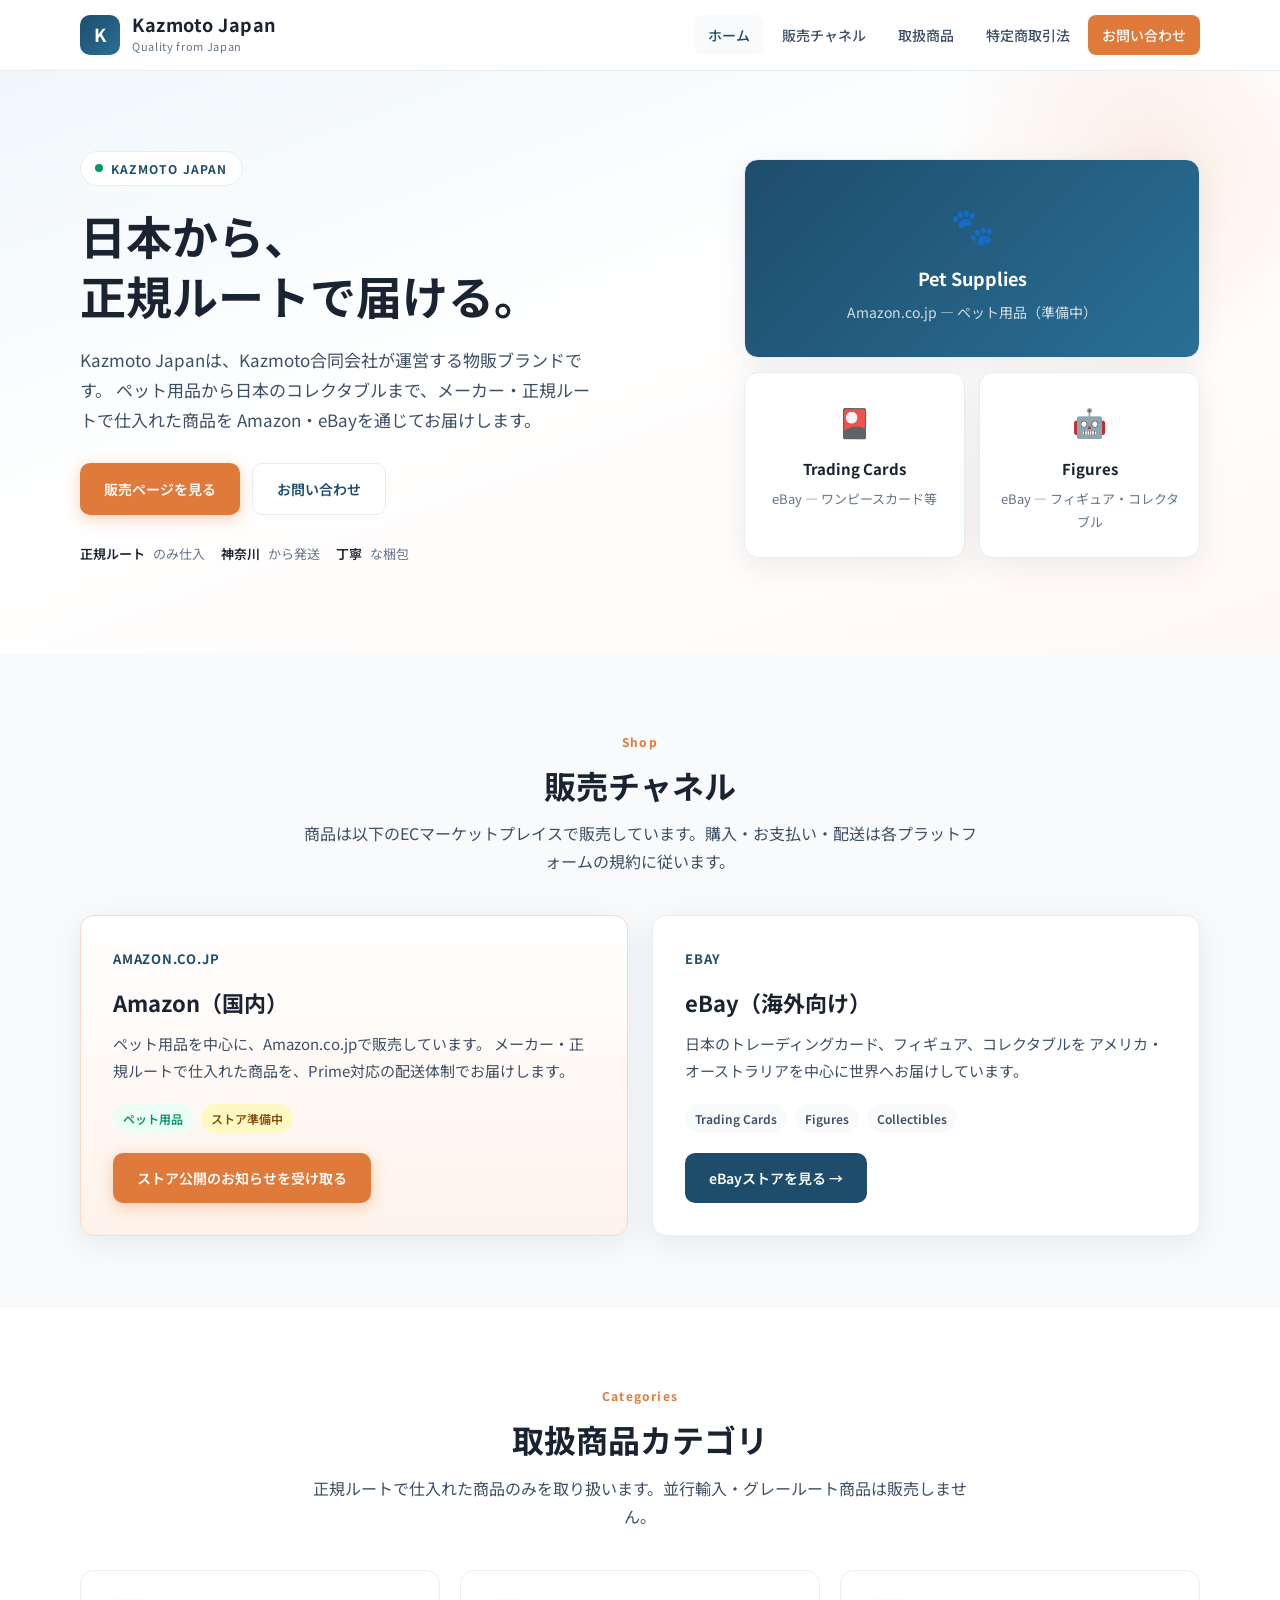
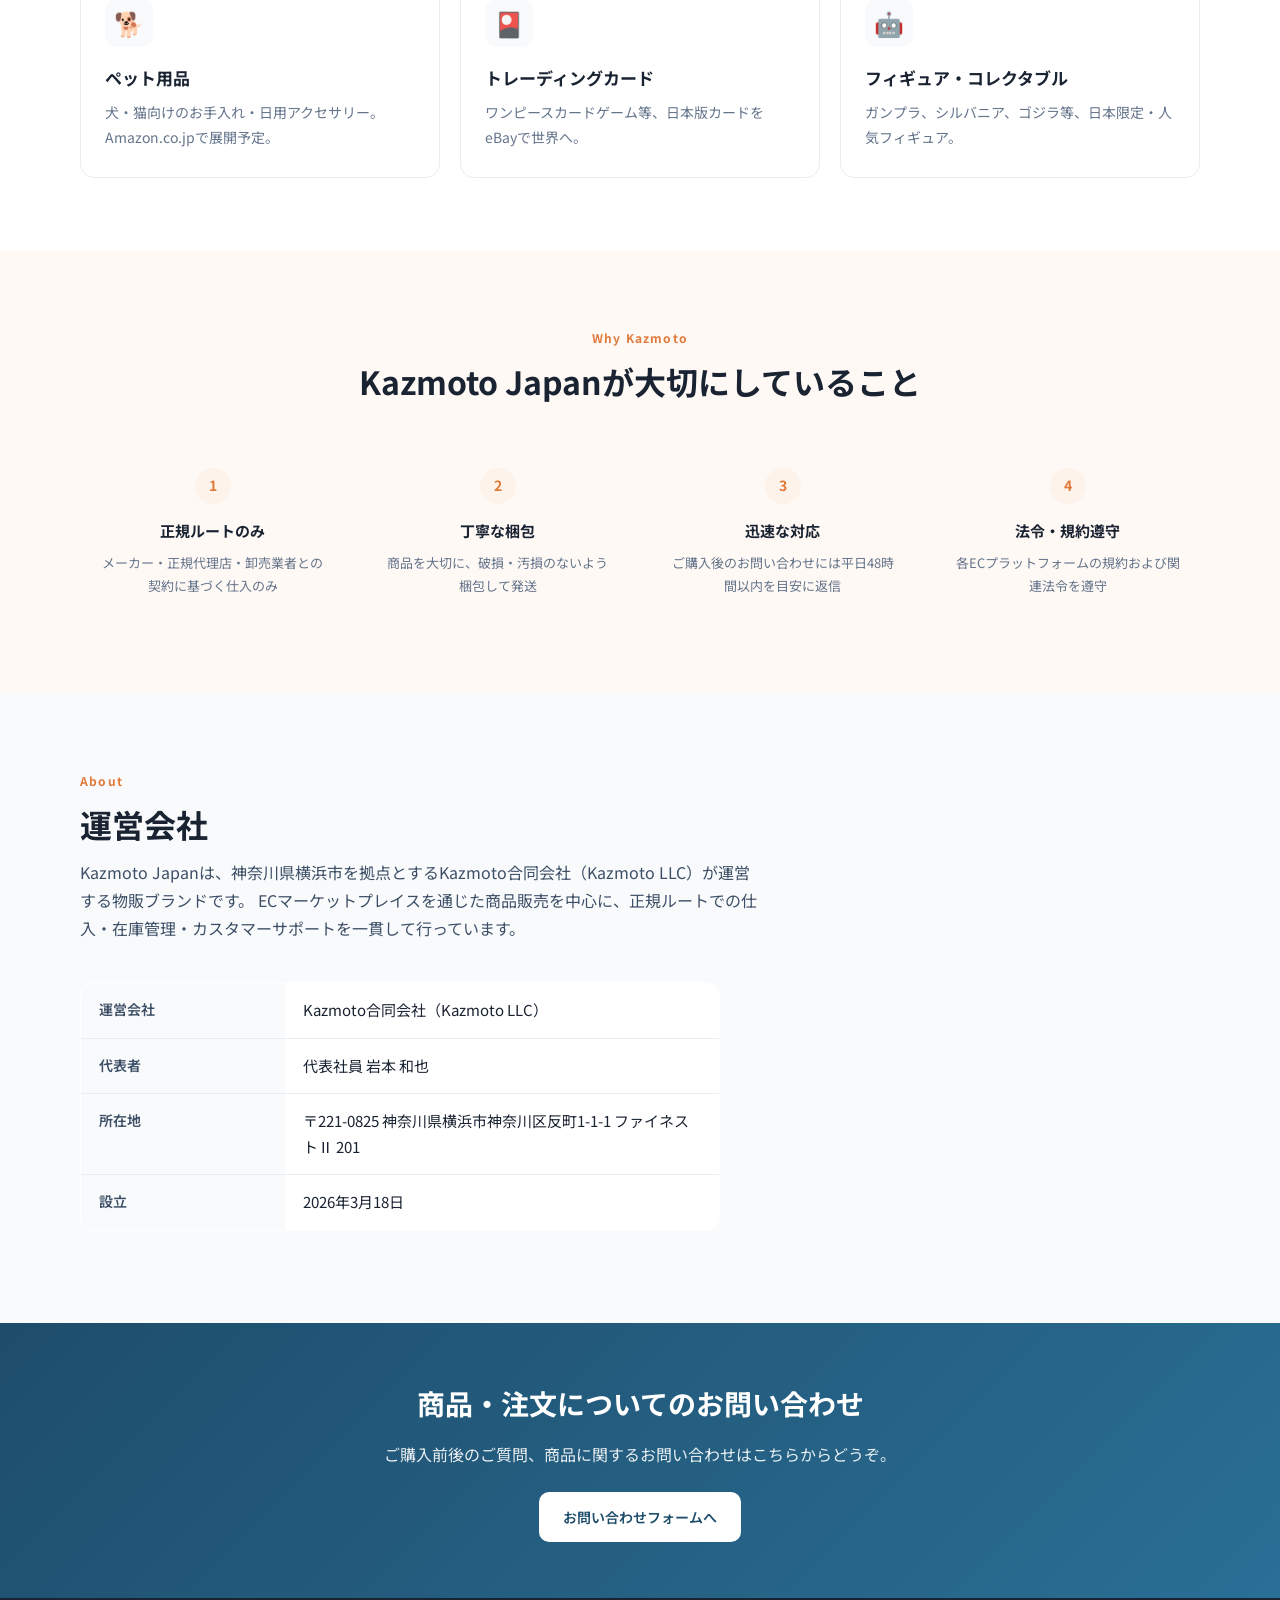
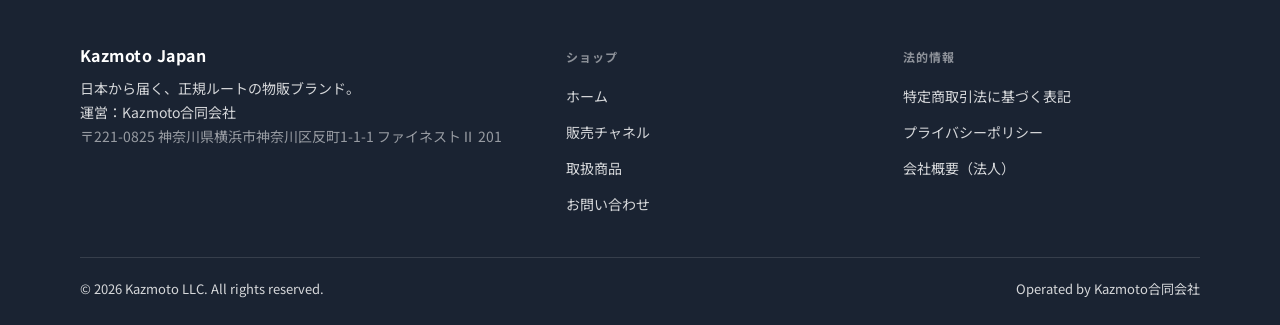
==== index.html @ ce6256e7 "Publish Kazmoto Japan shop site with corporate pages. Co-authored-by: Cursor <cursoragent@cursor.com" ====
<!DOCTYPE html>
<html lang="ja">
<head>
  <meta charset="UTF-8">
  <meta name="viewport" content="width=device-width, initial-scale=1.0">
  <meta name="description" content="Kazmoto Japan — 日本から届く、正規ルートのペット用品・コレクタブル。Amazon.co.jp・eBayで販売中。">
  <title>Kazmoto Japan | 日本から届く、正規ルートの物販</title>
  <link rel="preconnect" href="https://fonts.googleapis.com">
  <link rel="preconnect" href="https://fonts.gstatic.com" crossorigin>
  <link href="https://fonts.googleapis.com/css2?family=Noto+Sans+JP:wght@400;500;600;700&display=swap" rel="stylesheet">
  <link rel="stylesheet" href="css/shop.css">
</head>
<body>
  <header class="site-header">
    <div class="container header-inner">
      <a href="index.html" class="logo">
        <span class="logo-icon">K</span>
        <span class="logo-text">
          <span class="logo-mark">Kazmoto Japan</span>
          <span class="logo-sub">Quality from Japan</span>
        </span>
      </a>
      <button class="menu-toggle" type="button" aria-label="メニュー">メニュー</button>
      <nav class="site-nav">
        <a href="index.html" class="active">ホーム</a>
        <a href="#channels">販売チャネル</a>
        <a href="#categories">取扱商品</a>
        <a href="legal.html">特定商取引法</a>
        <a href="contact.html" class="nav-cta">お問い合わせ</a>
      </nav>
    </div>
  </header>

  <section class="hero">
    <div class="container hero-grid">
      <div>
        <span class="hero-label">KAZMOTO JAPAN</span>
        <h1>日本から、<br>正規ルートで届ける。</h1>
        <p class="hero-lead">
          Kazmoto Japanは、Kazmoto合同会社が運営する物販ブランドです。
          ペット用品から日本のコレクタブルまで、メーカー・正規ルートで仕入れた商品を
          Amazon・eBayを通じてお届けします。
        </p>
        <div class="hero-actions">
          <a href="#channels" class="btn btn-primary">販売ページを見る</a>
          <a href="contact.html" class="btn btn-outline">お問い合わせ</a>
        </div>
        <div class="hero-badges">
          <span class="hero-badge"><strong>正規ルート</strong>のみ仕入</span>
          <span class="hero-badge"><strong>神奈川</strong>から発送</span>
          <span class="hero-badge"><strong>丁寧</strong>な梱包</span>
        </div>
      </div>
      <div class="hero-visual">
        <div class="visual-card">
          <div class="visual-icon">🐾</div>
          <h3>Pet Supplies</h3>
          <p>Amazon.co.jp — ペット用品（準備中）</p>
        </div>
        <div class="visual-card">
          <div class="visual-icon">🎴</div>
          <h3>Trading Cards</h3>
          <p>eBay — ワンピースカード等</p>
        </div>
        <div class="visual-card">
          <div class="visual-icon">🤖</div>
          <h3>Figures</h3>
          <p>eBay — フィギュア・コレクタブル</p>
        </div>
      </div>
    </div>
  </section>

  <section class="section section-alt" id="channels">
    <div class="container">
      <div class="section-head center">
        <span class="eyebrow">Shop</span>
        <h2>販売チャネル</h2>
        <p>商品は以下のECマーケットプレイスで販売しています。購入・お支払い・配送は各プラットフォームの規約に従います。</p>
      </div>
      <div class="channel-grid">
        <article class="channel-card featured">
          <div class="channel-logo">AMAZON.CO.JP</div>
          <h3>Amazon（国内）</h3>
          <p>
            ペット用品を中心に、Amazon.co.jpで販売しています。
            メーカー・正規ルートで仕入れた商品を、Prime対応の配送体制でお届けします。
          </p>
          <div class="channel-tags">
            <span class="tag tag-pet">ペット用品</span>
            <span class="tag tag-soon">ストア準備中</span>
          </div>
          <a href="contact.html" class="btn btn-primary">ストア公開のお知らせを受け取る</a>
        </article>
        <article class="channel-card">
          <div class="channel-logo">EBAY</div>
          <h3>eBay（海外向け）</h3>
          <p>
            日本のトレーディングカード、フィギュア、コレクタブルを
            アメリカ・オーストラリアを中心に世界へお届けしています。
          </p>
          <div class="channel-tags">
            <span class="tag">Trading Cards</span>
            <span class="tag">Figures</span>
            <span class="tag">Collectibles</span>
          </div>
          <a href="https://www.ebay.com/str/kazmotojapan" class="btn btn-dark" target="_blank" rel="noopener noreferrer">eBayストアを見る →</a>
        </article>
      </div>
    </div>
  </section>

  <section class="section" id="categories">
    <div class="container">
      <div class="section-head center">
        <span class="eyebrow">Categories</span>
        <h2>取扱商品カテゴリ</h2>
        <p>正規ルートで仕入れた商品のみを取り扱います。並行輸入・グレールート商品は販売しません。</p>
      </div>
      <div class="category-grid">
        <article class="category-card">
          <div class="category-icon">🐕</div>
          <h3>ペット用品</h3>
          <p>犬・猫向けのお手入れ・日用アクセサリー。Amazon.co.jpで展開予定。</p>
        </article>
        <article class="category-card">
          <div class="category-icon">🎴</div>
          <h3>トレーディングカード</h3>
          <p>ワンピースカードゲーム等、日本版カードをeBayで世界へ。</p>
        </article>
        <article class="category-card">
          <div class="category-icon">🤖</div>
          <h3>フィギュア・コレクタブル</h3>
          <p>ガンプラ、シルバニア、ゴジラ等、日本限定・人気フィギュア。</p>
        </article>
      </div>
    </div>
  </section>

  <section class="section section-warm">
    <div class="container">
      <div class="section-head center">
        <span class="eyebrow">Why Kazmoto</span>
        <h2>Kazmoto Japanが大切にしていること</h2>
      </div>
      <div class="feature-grid">
        <div class="feature-item">
          <div class="feature-num">1</div>
          <h3>正規ルートのみ</h3>
          <p>メーカー・正規代理店・卸売業者との契約に基づく仕入のみ</p>
        </div>
        <div class="feature-item">
          <div class="feature-num">2</div>
          <h3>丁寧な梱包</h3>
          <p>商品を大切に、破損・汚損のないよう梱包して発送</p>
        </div>
        <div class="feature-item">
          <div class="feature-num">3</div>
          <h3>迅速な対応</h3>
          <p>ご購入後のお問い合わせには平日48時間以内を目安に返信</p>
        </div>
        <div class="feature-item">
          <div class="feature-num">4</div>
          <h3>法令・規約遵守</h3>
          <p>各ECプラットフォームの規約および関連法令を遵守</p>
        </div>
      </div>
    </div>
  </section>

  <section class="section section-alt">
    <div class="container">
      <div class="section-head">
        <span class="eyebrow">About</span>
        <h2>運営会社</h2>
        <p>
          Kazmoto Japanは、神奈川県横浜市を拠点とするKazmoto合同会社（Kazmoto LLC）が運営する物販ブランドです。
          ECマーケットプレイスを通じた商品販売を中心に、正規ルートでの仕入・在庫管理・カスタマーサポートを一貫して行っています。
        </p>
      </div>
      <table class="data-table" style="max-width: 640px;">
        <tr>
          <th>運営会社</th>
          <td>Kazmoto合同会社（Kazmoto LLC）</td>
        </tr>
        <tr>
          <th>代表者</th>
          <td>代表社員 岩本 和也</td>
        </tr>
        <tr>
          <th>所在地</th>
          <td>〒221-0825 神奈川県横浜市神奈川区反町1-1-1 ファイネストⅡ 201</td>
        </tr>
        <tr>
          <th>設立</th>
          <td>2026年3月18日</td>
        </tr>
      </table>
    </div>
  </section>

  <section class="cta-band">
    <div class="container">
      <h2>商品・注文についてのお問い合わせ</h2>
      <p>ご購入前後のご質問、商品に関するお問い合わせはこちらからどうぞ。</p>
      <a href="contact.html" class="btn btn-primary">お問い合わせフォームへ</a>
    </div>
  </section>

  <footer class="site-footer">
    <div class="container">
      <div class="footer-grid">
        <div class="footer-brand">
          <div class="logo-mark">Kazmoto Japan</div>
          <p>
            日本から届く、正規ルートの物販ブランド。<br>
            運営：Kazmoto合同会社
          </p>
          <p class="footer-corp">
            〒221-0825 神奈川県横浜市神奈川区反町1-1-1 ファイネストⅡ 201
          </p>
        </div>
        <div class="footer-nav">
          <h4>ショップ</h4>
          <ul>
            <li><a href="index.html">ホーム</a></li>
            <li><a href="#channels">販売チャネル</a></li>
            <li><a href="#categories">取扱商品</a></li>
            <li><a href="contact.html">お問い合わせ</a></li>
          </ul>
        </div>
        <div class="footer-nav">
          <h4>法的情報</h4>
          <ul>
            <li><a href="legal.html">特定商取引法に基づく表記</a></li>
            <li><a href="privacy.html">プライバシーポリシー</a></li>
            <li><a href="corp/company.html">会社概要（法人）</a></li>
          </ul>
        </div>
      </div>
      <div class="footer-bottom">
        <span>&copy; 2026 Kazmoto LLC. All rights reserved.</span>
        <span>Operated by Kazmoto合同会社</span>
      </div>
    </div>
  </footer>

  <script src="js/main.js"></script>
</body>
</html>
---- css/shop.css ----
:root {
  --ink: #1a2332;
  --ink-soft: #3d4f66;
  --muted: #64748b;
  --line: #e8edf3;
  --bg: #f8fafc;
  --bg-warm: #fff9f5;
  --white: #ffffff;
  --brand: #1e4d6b;
  --brand-light: #2a6f96;
  --accent: #e07a3a;
  --accent-soft: #fef3eb;
  --pet: #059669;
  --pet-soft: #ecfdf5;
  --shadow: 0 8px 32px rgba(26, 35, 50, 0.08);
  --radius: 14px;
  --max: 1120px;
}

* { box-sizing: border-box; }

html { scroll-behavior: smooth; }

body {
  margin: 0;
  font-family: "Noto Sans JP", -apple-system, "Hiragino Kaku Gothic ProN", "Yu Gothic", Meiryo, sans-serif;
  color: var(--ink);
  background: var(--white);
  line-height: 1.75;
  font-size: 16px;
}

a { color: var(--brand-light); text-decoration: none; }
a:hover { text-decoration: underline; }

img { max-width: 100%; height: auto; display: block; }

.container {
  width: min(var(--max), calc(100% - 40px));
  margin: 0 auto;
}

/* Header */
.site-header {
  position: sticky;
  top: 0;
  z-index: 100;
  background: rgba(255, 255, 255, 0.97);
  backdrop-filter: blur(10px);
  border-bottom: 1px solid var(--line);
}

.header-inner {
  display: flex;
  align-items: center;
  justify-content: space-between;
  gap: 24px;
  padding: 14px 0;
}

.logo {
  display: flex;
  align-items: center;
  gap: 12px;
  color: var(--ink);
  text-decoration: none;
}

.logo:hover { text-decoration: none; }

.logo-icon {
  width: 40px;
  height: 40px;
  border-radius: 10px;
  background: linear-gradient(135deg, var(--brand) 0%, var(--brand-light) 100%);
  color: var(--white);
  display: flex;
  align-items: center;
  justify-content: center;
  font-weight: 700;
  font-size: 18px;
}

.logo-text { display: flex; flex-direction: column; gap: 1px; }

.logo-mark {
  font-size: 18px;
  font-weight: 700;
  letter-spacing: 0.03em;
  line-height: 1.2;
}

.logo-sub {
  font-size: 11px;
  color: var(--muted);
  letter-spacing: 0.06em;
}

.site-nav {
  display: flex;
  align-items: center;
  gap: 4px;
  flex-wrap: wrap;
}

.site-nav a {
  color: var(--ink-soft);
  font-size: 14px;
  font-weight: 500;
  padding: 8px 14px;
  border-radius: 8px;
  text-decoration: none;
}

.site-nav a:hover,
.site-nav a.active {
  color: var(--brand);
  background: var(--bg);
  text-decoration: none;
}

.nav-cta {
  background: var(--accent) !important;
  color: var(--white) !important;
}

.nav-cta:hover {
  background: #c9682f !important;
}

.menu-toggle {
  display: none;
  background: none;
  border: 1px solid var(--line);
  border-radius: 8px;
  padding: 8px 12px;
  font-size: 14px;
  cursor: pointer;
}

/* Hero */
.hero {
  position: relative;
  overflow: hidden;
  background: linear-gradient(160deg, #f0f7fb 0%, var(--white) 45%, var(--bg-warm) 100%);
  padding: 80px 0 88px;
}

.hero::before {
  content: "";
  position: absolute;
  top: -120px;
  right: -80px;
  width: 420px;
  height: 420px;
  border-radius: 50%;
  background: radial-gradient(circle, rgba(224, 122, 58, 0.12) 0%, transparent 70%);
  pointer-events: none;
}

.hero-grid {
  position: relative;
  display: grid;
  grid-template-columns: 1.15fr 0.85fr;
  gap: 48px;
  align-items: center;
}

.hero-label {
  display: inline-flex;
  align-items: center;
  gap: 8px;
  font-size: 12px;
  font-weight: 700;
  letter-spacing: 0.1em;
  color: var(--brand);
  background: var(--white);
  border: 1px solid var(--line);
  border-radius: 999px;
  padding: 6px 14px;
  margin-bottom: 20px;
}

.hero-label::before {
  content: "";
  width: 8px;
  height: 8px;
  border-radius: 50%;
  background: var(--pet);
}

.hero h1 {
  margin: 0 0 20px;
  font-size: clamp(30px, 4.5vw, 46px);
  line-height: 1.3;
  font-weight: 700;
  color: var(--ink);
}

.hero-lead {
  margin: 0 0 28px;
  font-size: 17px;
  color: var(--ink-soft);
  max-width: 520px;
}

.hero-actions {
  display: flex;
  gap: 12px;
  flex-wrap: wrap;
  margin-bottom: 28px;
}

.hero-badges {
  display: flex;
  gap: 16px;
  flex-wrap: wrap;
}

.hero-badge {
  display: flex;
  align-items: center;
  gap: 8px;
  font-size: 13px;
  color: var(--muted);
}

.hero-badge strong {
  color: var(--ink);
  font-weight: 600;
}

.hero-visual {
  display: grid;
  grid-template-columns: 1fr 1fr;
  gap: 14px;
}

.visual-card {
  background: var(--white);
  border: 1px solid var(--line);
  border-radius: var(--radius);
  padding: 24px 20px;
  box-shadow: var(--shadow);
  text-align: center;
}

.visual-card:first-child {
  grid-column: 1 / -1;
  background: linear-gradient(135deg, var(--brand) 0%, var(--brand-light) 100%);
  color: var(--white);
  padding: 32px 24px;
}

.visual-card:first-child .visual-icon { font-size: 36px; margin-bottom: 8px; }
.visual-card:first-child h3 { color: var(--white); margin: 0 0 6px; font-size: 18px; }
.visual-card:first-child p { margin: 0; opacity: 0.9; font-size: 14px; }

.visual-icon {
  font-size: 28px;
  margin-bottom: 10px;
}

.visual-card h3 {
  margin: 0 0 6px;
  font-size: 15px;
}

.visual-card p {
  margin: 0;
  font-size: 13px;
  color: var(--muted);
}

.visual-card:first-child p { color: rgba(255,255,255,0.88); }

/* Buttons */
.btn {
  display: inline-flex;
  align-items: center;
  justify-content: center;
  gap: 8px;
  padding: 13px 24px;
  border-radius: 10px;
  font-size: 14px;
  font-weight: 600;
  text-decoration: none;
  border: none;
  cursor: pointer;
  transition: transform 0.15s ease, box-shadow 0.15s ease;
}

.btn:hover {
  text-decoration: none;
  transform: translateY(-1px);
}

.btn-primary {
  background: var(--accent);
  color: var(--white);
  box-shadow: 0 4px 16px rgba(224, 122, 58, 0.35);
}

.btn-primary:hover {
  box-shadow: 0 8px 24px rgba(224, 122, 58, 0.4);
}

.btn-outline {
  background: var(--white);
  color: var(--brand);
  border: 1px solid var(--line);
}

.btn-outline:hover {
  border-color: var(--brand-light);
  background: var(--bg);
}

.btn-dark {
  background: var(--brand);
  color: var(--white);
}

.btn-dark:hover {
  background: var(--brand-light);
}

/* Sections */
.section { padding: 72px 0; }
.section-alt { background: var(--bg); }
.section-warm { background: var(--bg-warm); }

.section-head {
  margin-bottom: 40px;
  max-width: 680px;
}

.section-head.center {
  margin-left: auto;
  margin-right: auto;
  text-align: center;
}

.eyebrow {
  display: inline-block;
  font-size: 12px;
  font-weight: 700;
  letter-spacing: 0.1em;
  color: var(--accent);
  margin-bottom: 12px;
}

.section-head h2 {
  margin: 0 0 12px;
  font-size: clamp(24px, 3vw, 32px);
  line-height: 1.35;
}

.section-head p {
  margin: 0;
  color: var(--ink-soft);
}

/* Channel cards */
.channel-grid {
  display: grid;
  grid-template-columns: repeat(2, 1fr);
  gap: 24px;
}

.channel-card {
  background: var(--white);
  border: 1px solid var(--line);
  border-radius: var(--radius);
  padding: 32px;
  box-shadow: var(--shadow);
  display: flex;
  flex-direction: column;
}

.channel-card.featured {
  border-color: #fcd9c4;
  background: linear-gradient(180deg, var(--white) 0%, var(--accent-soft) 100%);
}

.channel-logo {
  font-size: 13px;
  font-weight: 700;
  letter-spacing: 0.06em;
  color: var(--brand);
  margin-bottom: 12px;
}

.channel-card h3 {
  margin: 0 0 10px;
  font-size: 22px;
}

.channel-card > p {
  margin: 0 0 20px;
  color: var(--ink-soft);
  font-size: 15px;
  flex: 1;
}

.channel-tags {
  display: flex;
  flex-wrap: wrap;
  gap: 8px;
  margin-bottom: 20px;
}

.tag {
  font-size: 12px;
  font-weight: 600;
  padding: 4px 10px;
  border-radius: 999px;
  background: var(--bg);
  color: var(--ink-soft);
}

.tag-pet {
  background: var(--pet-soft);
  color: var(--pet);
}

.tag-soon {
  background: #fef9c3;
  color: #854d0e;
}

.channel-card .btn { align-self: flex-start; }

/* Category cards */
.category-grid {
  display: grid;
  grid-template-columns: repeat(3, 1fr);
  gap: 20px;
}

.category-card {
  background: var(--white);
  border: 1px solid var(--line);
  border-radius: var(--radius);
  padding: 28px 24px;
  transition: border-color 0.2s, box-shadow 0.2s;
}

.category-card:hover {
  border-color: #cbd5e1;
  box-shadow: var(--shadow);
}

.category-icon {
  width: 48px;
  height: 48px;
  border-radius: 12px;
  background: var(--bg);
  display: flex;
  align-items: center;
  justify-content: center;
  font-size: 24px;
  margin-bottom: 16px;
}

.category-card h3 {
  margin: 0 0 8px;
  font-size: 17px;
}

.category-card p {
  margin: 0;
  font-size: 14px;
  color: var(--muted);
}

/* Features */
.feature-grid {
  display: grid;
  grid-template-columns: repeat(4, 1fr);
  gap: 20px;
}

.feature-item {
  text-align: center;
  padding: 24px 16px;
}

.feature-num {
  width: 36px;
  height: 36px;
  border-radius: 50%;
  background: var(--accent-soft);
  color: var(--accent);
  font-size: 14px;
  font-weight: 700;
  display: flex;
  align-items: center;
  justify-content: center;
  margin: 0 auto 14px;
}

.feature-item h3 {
  margin: 0 0 8px;
  font-size: 15px;
}

.feature-item p {
  margin: 0;
  font-size: 13px;
  color: var(--muted);
}

/* Page hero */
.page-hero {
  background: var(--bg);
  padding: 48px 0;
  border-bottom: 1px solid var(--line);
}

.page-hero h1 {
  margin: 0 0 10px;
  font-size: clamp(26px, 3vw, 34px);
}

.page-hero p {
  margin: 0;
  color: var(--ink-soft);
  max-width: 640px;
}

/* Content */
.content-block { max-width: 760px; }

.content-block h2 {
  margin: 40px 0 12px;
  font-size: 22px;
}

.content-block h2:first-child { margin-top: 0; }

.content-block p,
.content-block li { color: var(--ink-soft); }

.content-block ul,
.content-block ol { padding-left: 1.2em; }

.data-table {
  width: 100%;
  border-collapse: collapse;
  background: var(--white);
  border: 1px solid var(--line);
  border-radius: var(--radius);
  overflow: hidden;
  margin: 20px 0;
}

.data-table th,
.data-table td {
  padding: 14px 18px;
  text-align: left;
  border-bottom: 1px solid var(--line);
  vertical-align: top;
}

.data-table th {
  width: 32%;
  background: var(--bg);
  font-size: 14px;
  color: var(--ink-soft);
  font-weight: 600;
}

.data-table td { font-size: 15px; }

.data-table tr:last-child th,
.data-table tr:last-child td { border-bottom: none; }

.notice-box {
  background: var(--accent-soft);
  border: 1px solid #fcd9c4;
  border-radius: var(--radius);
  padding: 20px 24px;
  margin: 24px 0;
  font-size: 14px;
  color: var(--ink-soft);
}

.contact-card {
  background: var(--bg);
  border: 1px solid var(--line);
  border-radius: var(--radius);
  padding: 28px;
  max-width: 720px;
  margin: 0 auto;
}

.contact-card h3 {
  margin: 0 0 16px;
  font-size: 18px;
}

/* CTA band */
.cta-band {
  background: linear-gradient(135deg, var(--brand) 0%, var(--brand-light) 100%);
  color: var(--white);
  padding: 56px 0;
  text-align: center;
}

.cta-band h2 {
  margin: 0 0 12px;
  font-size: clamp(22px, 3vw, 28px);
}

.cta-band p {
  margin: 0 0 24px;
  opacity: 0.9;
  max-width: 520px;
  margin-left: auto;
  margin-right: auto;
}

.cta-band .btn-primary {
  background: var(--white);
  color: var(--brand);
  box-shadow: none;
}

/* Footer */
.site-footer {
  background: var(--ink);
  color: rgba(255, 255, 255, 0.82);
  padding: 48px 0 24px;
}

.footer-grid {
  display: grid;
  grid-template-columns: 1.5fr 1fr 1fr;
  gap: 40px;
  margin-bottom: 32px;
}

.footer-brand .logo-mark {
  color: var(--white);
  font-size: 16px;
  font-weight: 700;
  margin-bottom: 12px;
}

.footer-brand p {
  margin: 0;
  font-size: 14px;
  line-height: 1.7;
}

.footer-nav h4 {
  margin: 0 0 14px;
  font-size: 12px;
  letter-spacing: 0.08em;
  color: rgba(255, 255, 255, 0.5);
}

.footer-nav ul {
  list-style: none;
  margin: 0;
  padding: 0;
}

.footer-nav li { margin-bottom: 8px; }

.footer-nav a {
  color: rgba(255, 255, 255, 0.82);
  font-size: 14px;
  text-decoration: none;
}

.footer-nav a:hover {
  color: var(--white);
  text-decoration: underline;
}

.footer-bottom {
  border-top: 1px solid rgba(255, 255, 255, 0.12);
  padding-top: 20px;
  display: flex;
  justify-content: space-between;
  gap: 16px;
  flex-wrap: wrap;
  font-size: 13px;
}

.footer-corp {
  font-size: 13px;
  color: rgba(255, 255, 255, 0.55);
  margin-top: 8px;
}

@media (max-width: 900px) {
  .hero-grid,
  .channel-grid,
  .category-grid,
  .feature-grid,
  .footer-grid {
    grid-template-columns: 1fr;
  }

  .hero { padding: 56px 0 64px; }
  .hero-visual { grid-template-columns: 1fr; }
  .visual-card:first-child { grid-column: auto; }

  .menu-toggle { display: block; }

  .site-nav {
    display: none;
    position: absolute;
    top: 100%;
    left: 0;
    right: 0;
    background: var(--white);
    border-bottom: 1px solid var(--line);
    padding: 12px 20px 20px;
    flex-direction: column;
    align-items: stretch;
  }

  .site-nav.open { display: flex; }
  .header-inner { position: relative; }
}
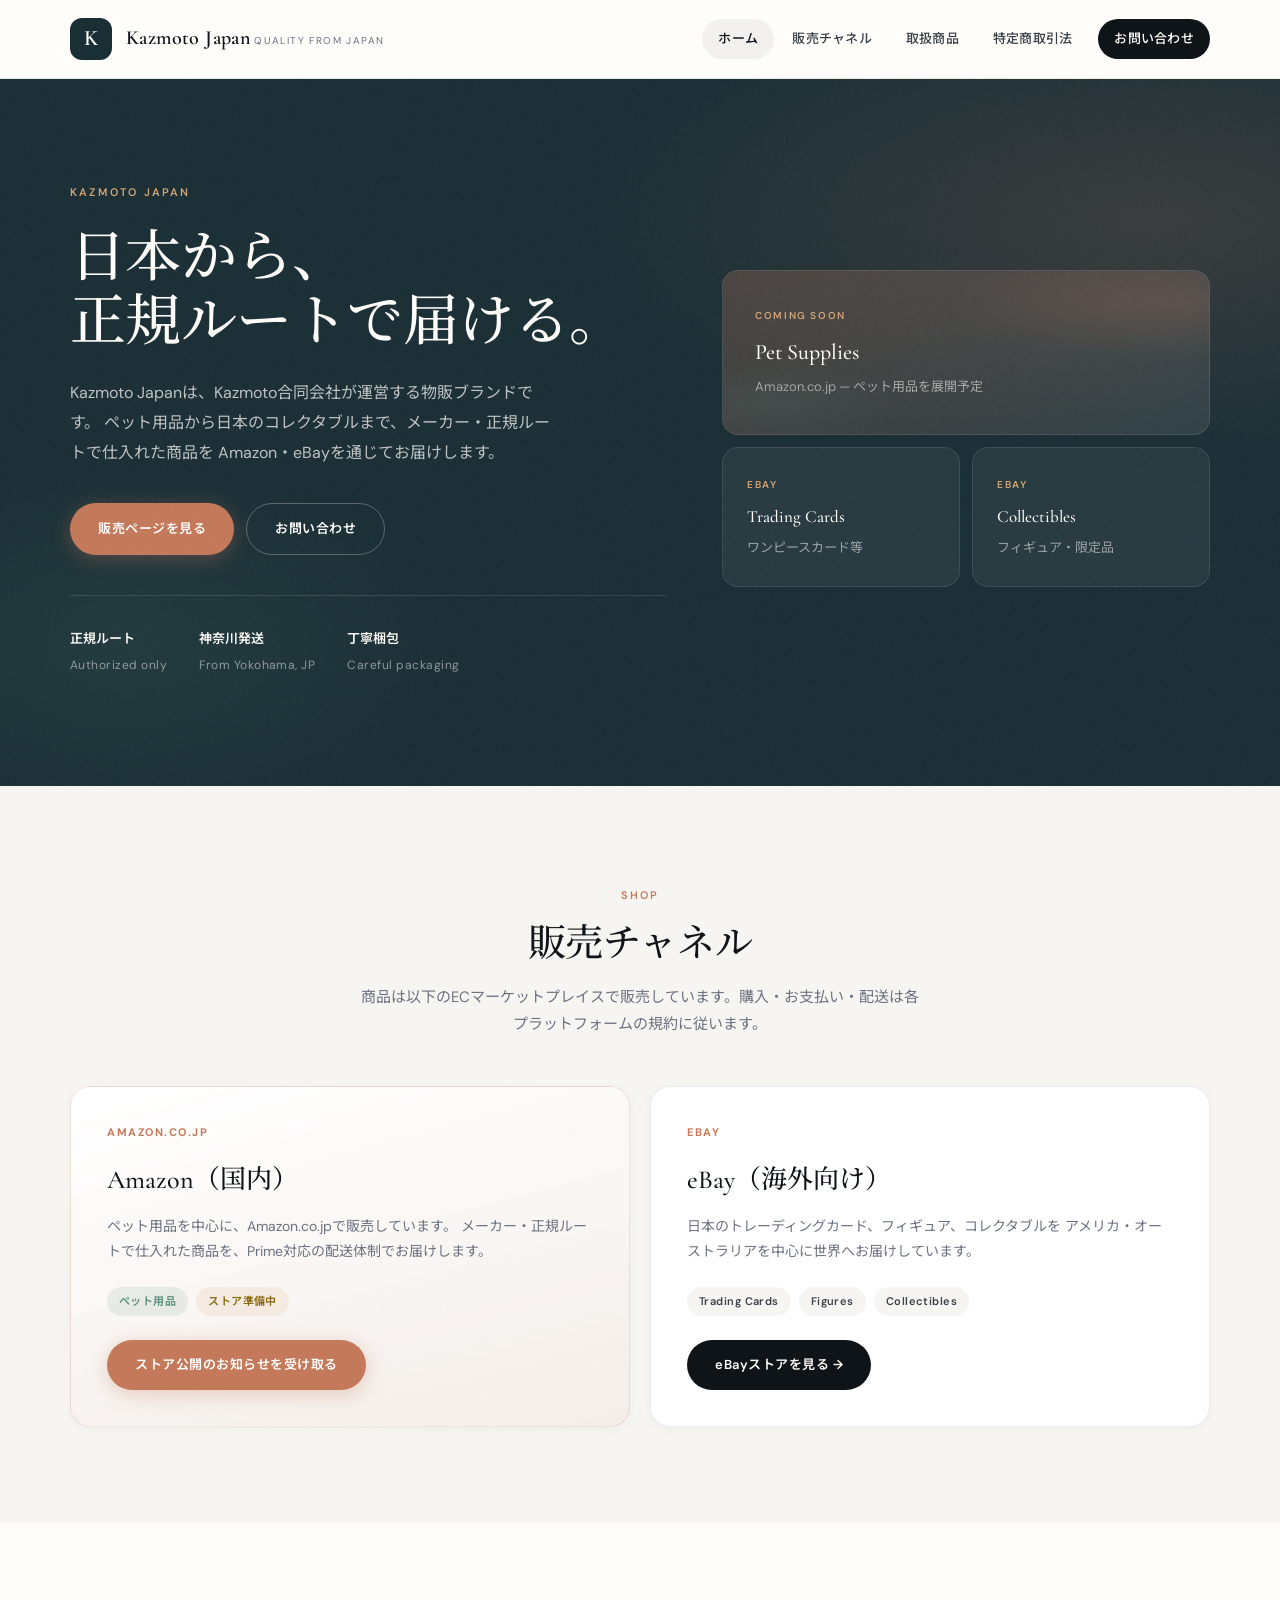
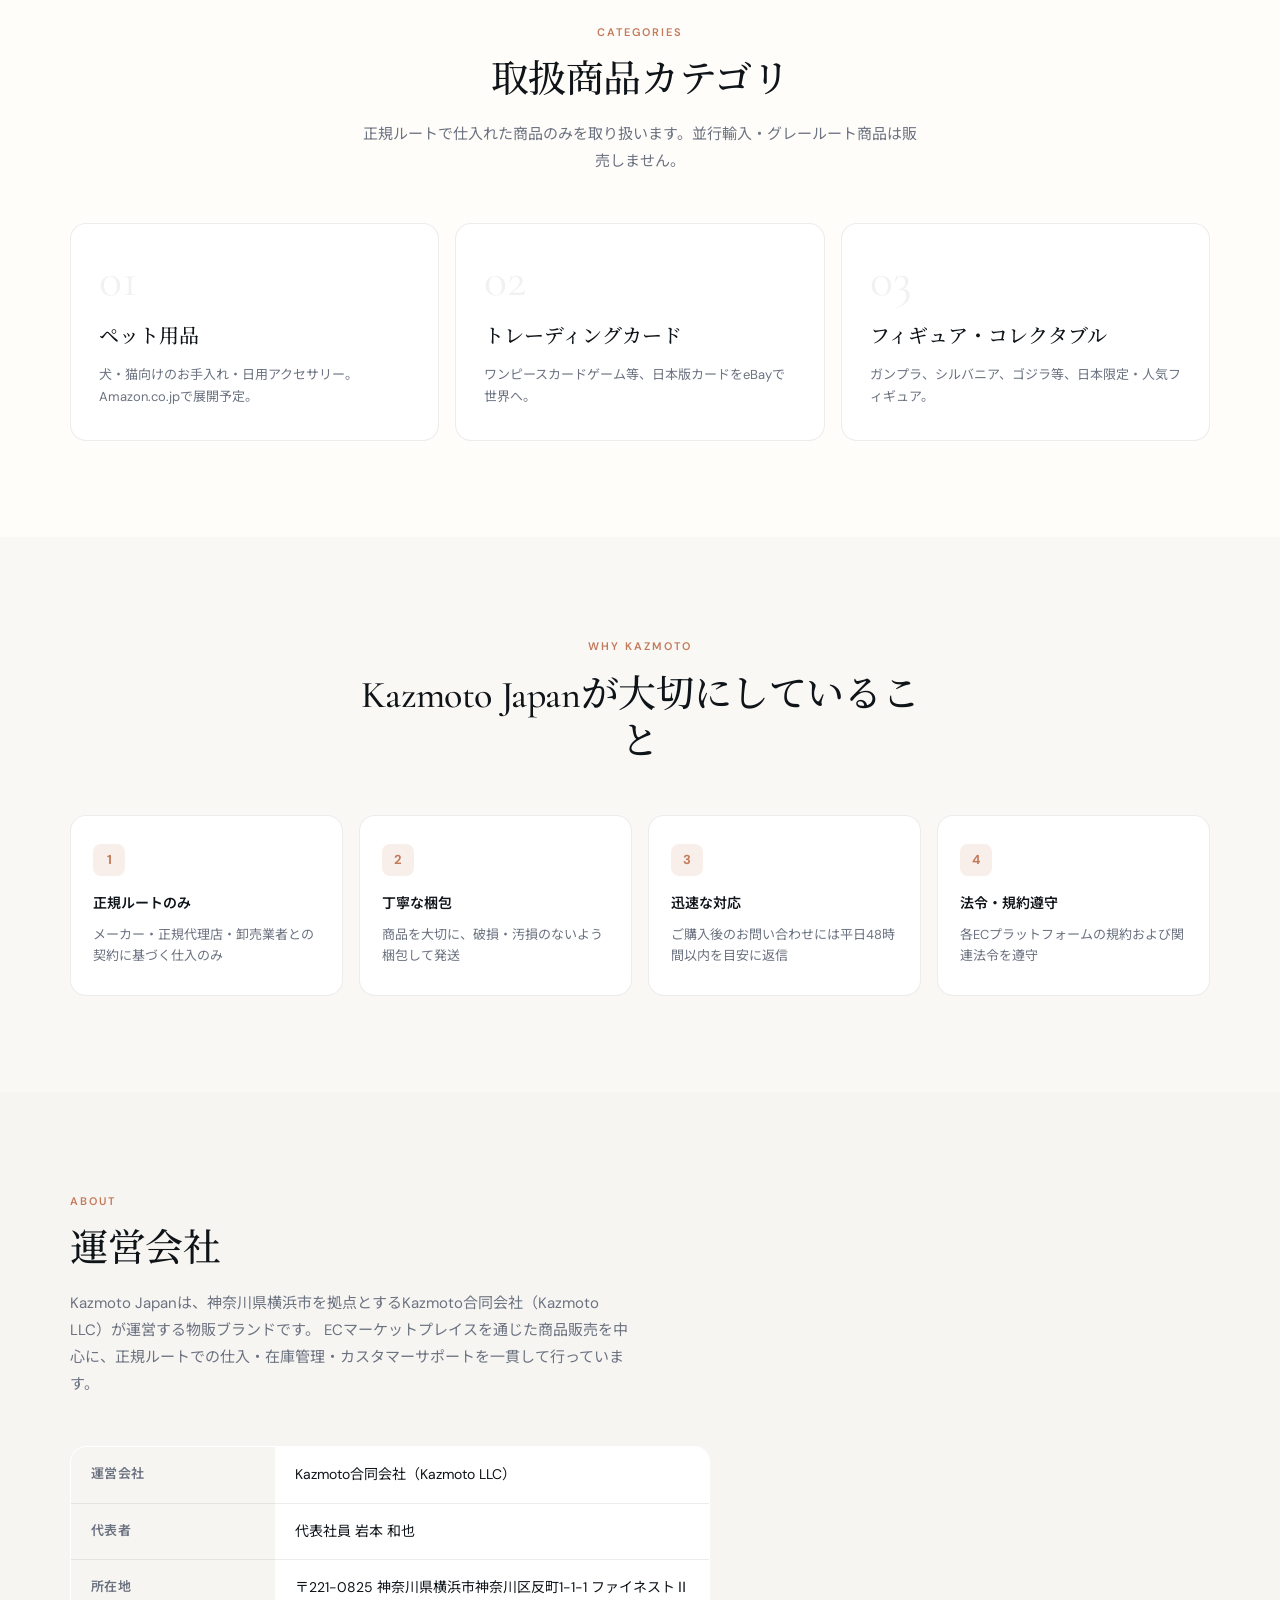
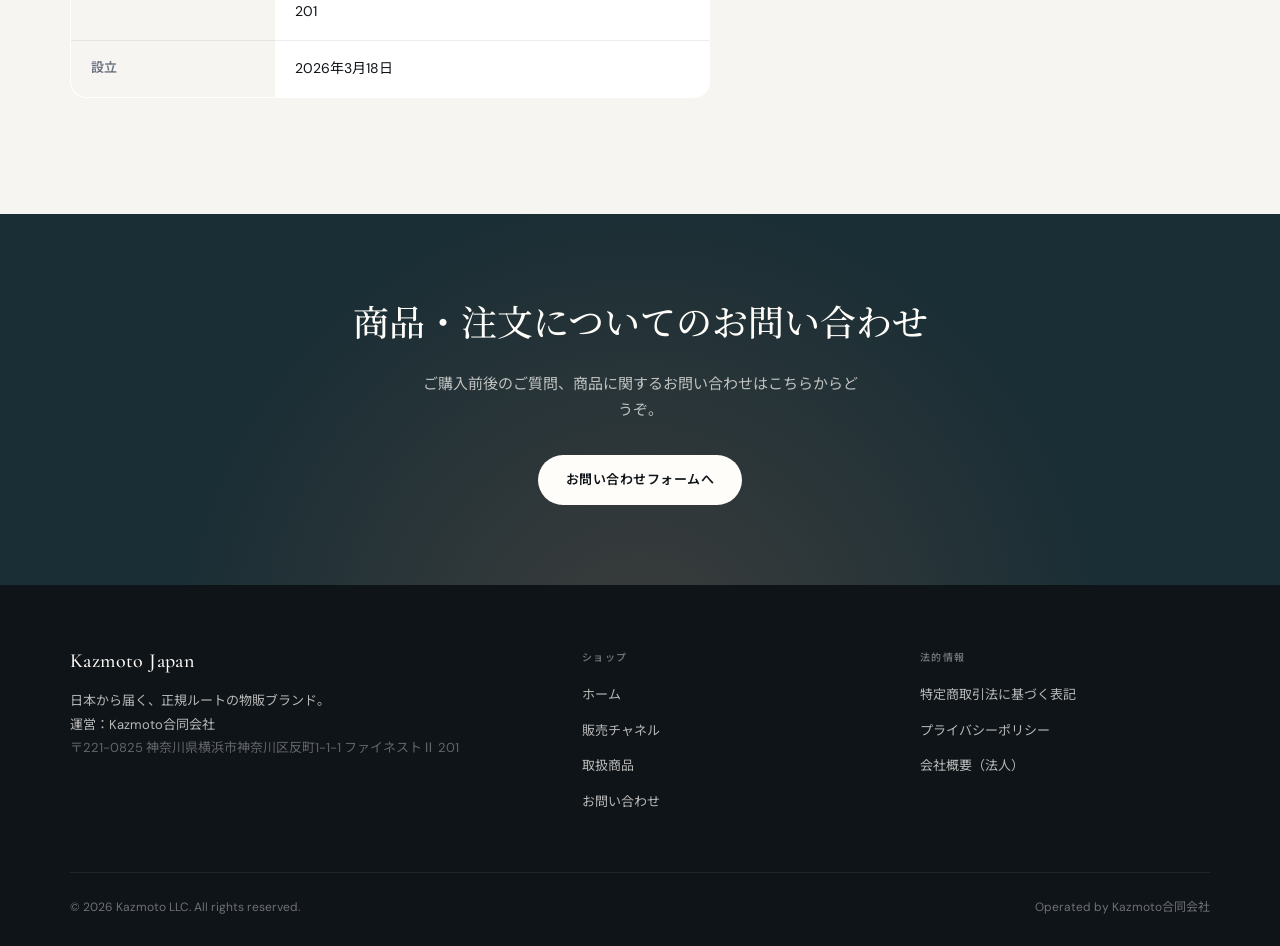
==== commit 89352608: "Refresh shop design with premium typography and dark hero. Co-authored-by: Cursor <cursoragent@curso" ====
--- a/index.html
+++ b/index.html
@@ -7,7 +7,7 @@
   <title>Kazmoto Japan | 日本から届く、正規ルートの物販</title>
   <link rel="preconnect" href="https://fonts.googleapis.com">
   <link rel="preconnect" href="https://fonts.gstatic.com" crossorigin>
-  <link href="https://fonts.googleapis.com/css2?family=Noto+Sans+JP:wght@400;500;600;700&display=swap" rel="stylesheet">
+  <link href="https://fonts.googleapis.com/css2?family=Cormorant+Garamond:wght@400;500;600&family=DM+Sans:ital,wght@0,400;0,500;0,600;0,700;1,400&family=Noto+Sans+JP:wght@400;500;600;700&family=Noto+Serif+JP:wght@400;500&display=swap" rel="stylesheet">
   <link rel="stylesheet" href="css/shop.css">
 </head>
 <body>
@@ -45,28 +45,28 @@
           <a href="#channels" class="btn btn-primary">販売ページを見る</a>
           <a href="contact.html" class="btn btn-outline">お問い合わせ</a>
         </div>
-        <div class="hero-badges">
-          <span class="hero-badge"><strong>正規ルート</strong>のみ仕入</span>
-          <span class="hero-badge"><strong>神奈川</strong>から発送</span>
-          <span class="hero-badge"><strong>丁寧</strong>な梱包</span>
-        </div>
-      </div>
-      <div class="hero-visual">
-        <div class="visual-card">
-          <div class="visual-icon">🐾</div>
+        <div class="hero-stats">
+          <div class="hero-stat"><strong>正規ルート</strong><span>Authorized only</span></div>
+          <div class="hero-stat"><strong>神奈川発送</strong><span>From Yokohama, JP</span></div>
+          <div class="hero-stat"><strong>丁寧梱包</strong><span>Careful packaging</span></div>
+        </div>
+      </div>
+      <div class="hero-bento">
+        <article class="bento-card hero">
+          <div class="bento-label">Coming Soon</div>
           <h3>Pet Supplies</h3>
-          <p>Amazon.co.jp — ペット用品（準備中）</p>
-        </div>
-        <div class="visual-card">
-          <div class="visual-icon">🎴</div>
+          <p>Amazon.co.jp — ペット用品を展開予定</p>
+        </article>
+        <article class="bento-card">
+          <div class="bento-label">eBay</div>
           <h3>Trading Cards</h3>
-          <p>eBay — ワンピースカード等</p>
-        </div>
-        <div class="visual-card">
-          <div class="visual-icon">🤖</div>
-          <h3>Figures</h3>
-          <p>eBay — フィギュア・コレクタブル</p>
-        </div>
+          <p>ワンピースカード等</p>
+        </article>
+        <article class="bento-card">
+          <div class="bento-label">eBay</div>
+          <h3>Collectibles</h3>
+          <p>フィギュア・限定品</p>
+        </article>
       </div>
     </div>
   </section>
@@ -119,17 +119,17 @@
       </div>
       <div class="category-grid">
         <article class="category-card">
-          <div class="category-icon">🐕</div>
+          <div class="category-num">01</div>
           <h3>ペット用品</h3>
           <p>犬・猫向けのお手入れ・日用アクセサリー。Amazon.co.jpで展開予定。</p>
         </article>
         <article class="category-card">
-          <div class="category-icon">🎴</div>
+          <div class="category-num">02</div>
           <h3>トレーディングカード</h3>
           <p>ワンピースカードゲーム等、日本版カードをeBayで世界へ。</p>
         </article>
         <article class="category-card">
-          <div class="category-icon">🤖</div>
+          <div class="category-num">03</div>
           <h3>フィギュア・コレクタブル</h3>
           <p>ガンプラ、シルバニア、ゴジラ等、日本限定・人気フィギュア。</p>
         </article>
@@ -203,7 +203,7 @@
     <div class="container">
       <h2>商品・注文についてのお問い合わせ</h2>
       <p>ご購入前後のご質問、商品に関するお問い合わせはこちらからどうぞ。</p>
-      <a href="contact.html" class="btn btn-primary">お問い合わせフォームへ</a>
+      <a href="contact.html" class="btn btn-light">お問い合わせフォームへ</a>
     </div>
   </section>
 
--- a/css/shop.css
+++ b/css/shop.css
@@ -1,20 +1,29 @@
 :root {
-  --ink: #1a2332;
-  --ink-soft: #3d4f66;
-  --muted: #64748b;
-  --line: #e8edf3;
-  --bg: #f8fafc;
-  --bg-warm: #fff9f5;
+  --ink: #0f1419;
+  --ink-soft: #3a4249;
+  --muted: #6b7280;
+  --line: rgba(15, 20, 25, 0.08);
+  --line-strong: rgba(15, 20, 25, 0.14);
+  --bg: #f7f5f2;
+  --bg-warm: #faf8f5;
+  --cream: #fffdf9;
   --white: #ffffff;
-  --brand: #1e4d6b;
-  --brand-light: #2a6f96;
-  --accent: #e07a3a;
-  --accent-soft: #fef3eb;
-  --pet: #059669;
-  --pet-soft: #ecfdf5;
-  --shadow: 0 8px 32px rgba(26, 35, 50, 0.08);
-  --radius: 14px;
-  --max: 1120px;
+  --brand: #1a2e35;
+  --brand-mid: #2d4a54;
+  --accent: #c4795a;
+  --accent-dark: #a86245;
+  --accent-soft: rgba(196, 121, 90, 0.12);
+  --gold: #d4a574;
+  --pet: #5a8f7b;
+  --pet-soft: rgba(90, 143, 123, 0.12);
+  --shadow-sm: 0 2px 8px rgba(15, 20, 25, 0.04);
+  --shadow: 0 12px 40px rgba(15, 20, 25, 0.08);
+  --shadow-lg: 0 24px 64px rgba(15, 20, 25, 0.12);
+  --radius: 16px;
+  --radius-sm: 10px;
+  --max: 1140px;
+  --font-display: "Cormorant Garamond", "Noto Serif JP", Georgia, serif;
+  --font-body: "DM Sans", "Noto Sans JP", -apple-system, sans-serif;
 }
 
 * { box-sizing: border-box; }
@@ -23,20 +32,21 @@
 
 body {
   margin: 0;
-  font-family: "Noto Sans JP", -apple-system, "Hiragino Kaku Gothic ProN", "Yu Gothic", Meiryo, sans-serif;
+  font-family: var(--font-body);
   color: var(--ink);
-  background: var(--white);
-  line-height: 1.75;
-  font-size: 16px;
-}
-
-a { color: var(--brand-light); text-decoration: none; }
-a:hover { text-decoration: underline; }
+  background: var(--cream);
+  line-height: 1.7;
+  font-size: 15px;
+  -webkit-font-smoothing: antialiased;
+}
+
+a { color: var(--brand-mid); text-decoration: none; transition: color 0.2s; }
+a:hover { color: var(--accent); text-decoration: none; }
 
 img { max-width: 100%; height: auto; display: block; }
 
 .container {
-  width: min(var(--max), calc(100% - 40px));
+  width: min(var(--max), calc(100% - 48px));
   margin: 0 auto;
 }
 
@@ -45,8 +55,8 @@
   position: sticky;
   top: 0;
   z-index: 100;
-  background: rgba(255, 255, 255, 0.97);
-  backdrop-filter: blur(10px);
+  background: rgba(255, 253, 249, 0.82);
+  backdrop-filter: blur(16px) saturate(1.2);
   border-bottom: 1px solid var(--line);
 }
 
@@ -55,13 +65,13 @@
   align-items: center;
   justify-content: space-between;
   gap: 24px;
-  padding: 14px 0;
+  padding: 18px 0;
 }
 
 .logo {
   display: flex;
   align-items: center;
-  gap: 12px;
+  gap: 14px;
   color: var(--ink);
   text-decoration: none;
 }
@@ -69,210 +79,226 @@
 .logo:hover { text-decoration: none; }
 
 .logo-icon {
-  width: 40px;
-  height: 40px;
-  border-radius: 10px;
-  background: linear-gradient(135deg, var(--brand) 0%, var(--brand-light) 100%);
-  color: var(--white);
+  width: 42px;
+  height: 42px;
+  border-radius: 12px;
+  background: var(--brand);
+  color: var(--cream);
   display: flex;
   align-items: center;
   justify-content: center;
-  font-weight: 700;
-  font-size: 18px;
-}
-
-.logo-text { display: flex; flex-direction: column; gap: 1px; }
+  font-family: var(--font-display);
+  font-weight: 600;
+  font-size: 22px;
+  letter-spacing: -0.02em;
+}
 
 .logo-mark {
-  font-size: 18px;
-  font-weight: 700;
-  letter-spacing: 0.03em;
+  font-family: var(--font-display);
+  font-size: 20px;
+  font-weight: 600;
+  letter-spacing: 0.02em;
   line-height: 1.2;
 }
 
 .logo-sub {
-  font-size: 11px;
+  font-size: 10px;
   color: var(--muted);
-  letter-spacing: 0.06em;
+  letter-spacing: 0.14em;
+  text-transform: uppercase;
+  margin-top: 2px;
 }
 
 .site-nav {
   display: flex;
   align-items: center;
-  gap: 4px;
-  flex-wrap: wrap;
+  gap: 2px;
 }
 
 .site-nav a {
   color: var(--ink-soft);
-  font-size: 14px;
-  font-weight: 500;
-  padding: 8px 14px;
-  border-radius: 8px;
+  font-size: 13px;
+  font-weight: 500;
+  letter-spacing: 0.02em;
+  padding: 9px 16px;
+  border-radius: 999px;
   text-decoration: none;
+  transition: background 0.2s, color 0.2s;
 }
 
 .site-nav a:hover,
 .site-nav a.active {
-  color: var(--brand);
-  background: var(--bg);
-  text-decoration: none;
+  color: var(--ink);
+  background: rgba(15, 20, 25, 0.05);
 }
 
 .nav-cta {
-  background: var(--accent) !important;
+  background: var(--ink) !important;
+  color: var(--cream) !important;
+  margin-left: 8px;
+}
+
+.nav-cta:hover {
+  background: var(--brand-mid) !important;
   color: var(--white) !important;
-}
-
-.nav-cta:hover {
-  background: #c9682f !important;
 }
 
 .menu-toggle {
   display: none;
   background: none;
-  border: 1px solid var(--line);
-  border-radius: 8px;
-  padding: 8px 12px;
-  font-size: 14px;
+  border: 1px solid var(--line-strong);
+  border-radius: var(--radius-sm);
+  padding: 8px 14px;
+  font-size: 13px;
   cursor: pointer;
+  font-family: inherit;
 }
 
 /* Hero */
 .hero {
   position: relative;
   overflow: hidden;
-  background: linear-gradient(160deg, #f0f7fb 0%, var(--white) 45%, var(--bg-warm) 100%);
-  padding: 80px 0 88px;
+  background: var(--brand);
+  color: var(--cream);
+  padding: 100px 0 108px;
 }
 
 .hero::before {
   content: "";
   position: absolute;
-  top: -120px;
-  right: -80px;
-  width: 420px;
-  height: 420px;
-  border-radius: 50%;
-  background: radial-gradient(circle, rgba(224, 122, 58, 0.12) 0%, transparent 70%);
+  inset: 0;
+  background:
+    radial-gradient(ellipse 80% 60% at 90% 20%, rgba(196, 121, 90, 0.18) 0%, transparent 55%),
+    radial-gradient(ellipse 50% 50% at 10% 80%, rgba(90, 143, 123, 0.12) 0%, transparent 50%);
+  pointer-events: none;
+}
+
+.hero::after {
+  content: "";
+  position: absolute;
+  inset: 0;
+  opacity: 0.035;
+  background-image: url("data:image/svg+xml,%3Csvg viewBox='0 0 256 256' xmlns='http://www.w3.org/2000/svg'%3E%3Cfilter id='n'%3E%3CfeTurbulence type='fractalNoise' baseFrequency='0.9' numOctaves='4' stitchTiles='stitch'/%3E%3C/filter%3E%3Crect width='100%25' height='100%25' filter='url(%23n)'/%3E%3C/svg%3E");
   pointer-events: none;
 }
 
 .hero-grid {
   position: relative;
   display: grid;
-  grid-template-columns: 1.15fr 0.85fr;
-  gap: 48px;
+  grid-template-columns: 1.1fr 0.9fr;
+  gap: 56px;
   align-items: center;
 }
 
 .hero-label {
-  display: inline-flex;
-  align-items: center;
-  gap: 8px;
-  font-size: 12px;
-  font-weight: 700;
-  letter-spacing: 0.1em;
-  color: var(--brand);
-  background: var(--white);
-  border: 1px solid var(--line);
-  border-radius: 999px;
-  padding: 6px 14px;
-  margin-bottom: 20px;
-}
-
-.hero-label::before {
-  content: "";
-  width: 8px;
-  height: 8px;
-  border-radius: 50%;
-  background: var(--pet);
+  display: inline-block;
+  font-size: 11px;
+  font-weight: 600;
+  letter-spacing: 0.2em;
+  text-transform: uppercase;
+  color: var(--gold);
+  margin-bottom: 24px;
 }
 
 .hero h1 {
-  margin: 0 0 20px;
-  font-size: clamp(30px, 4.5vw, 46px);
-  line-height: 1.3;
-  font-weight: 700;
-  color: var(--ink);
+  margin: 0 0 24px;
+  font-family: var(--font-display);
+  font-size: clamp(36px, 5vw, 56px);
+  font-weight: 500;
+  line-height: 1.15;
+  letter-spacing: -0.01em;
+  color: var(--cream);
 }
 
 .hero-lead {
-  margin: 0 0 28px;
-  font-size: 17px;
-  color: var(--ink-soft);
-  max-width: 520px;
+  margin: 0 0 36px;
+  font-size: 16px;
+  line-height: 1.85;
+  color: rgba(255, 253, 249, 0.72);
+  max-width: 480px;
 }
 
 .hero-actions {
   display: flex;
   gap: 12px;
   flex-wrap: wrap;
-  margin-bottom: 28px;
-}
-
-.hero-badges {
-  display: flex;
-  gap: 16px;
+  margin-bottom: 40px;
+}
+
+.hero-stats {
+  display: flex;
+  gap: 32px;
   flex-wrap: wrap;
-}
-
-.hero-badge {
-  display: flex;
-  align-items: center;
-  gap: 8px;
-  font-size: 13px;
-  color: var(--muted);
-}
-
-.hero-badge strong {
-  color: var(--ink);
-  font-weight: 600;
-}
-
-.hero-visual {
+  padding-top: 32px;
+  border-top: 1px solid rgba(255, 253, 249, 0.12);
+}
+
+.hero-stat strong {
+  display: block;
+  font-size: 13px;
+  font-weight: 600;
+  color: var(--cream);
+  margin-bottom: 2px;
+}
+
+.hero-stat span {
+  font-size: 12px;
+  color: rgba(255, 253, 249, 0.5);
+  letter-spacing: 0.04em;
+}
+
+/* Bento visual */
+.hero-bento {
   display: grid;
   grid-template-columns: 1fr 1fr;
-  gap: 14px;
-}
-
-.visual-card {
-  background: var(--white);
-  border: 1px solid var(--line);
+  gap: 12px;
+}
+
+.bento-card {
+  background: rgba(255, 253, 249, 0.06);
+  border: 1px solid rgba(255, 253, 249, 0.1);
   border-radius: var(--radius);
-  padding: 24px 20px;
-  box-shadow: var(--shadow);
-  text-align: center;
-}
-
-.visual-card:first-child {
+  padding: 28px 24px;
+  backdrop-filter: blur(8px);
+  transition: transform 0.3s ease, border-color 0.3s ease;
+}
+
+.bento-card:hover {
+  transform: translateY(-3px);
+  border-color: rgba(255, 253, 249, 0.2);
+}
+
+.bento-card.hero {
   grid-column: 1 / -1;
-  background: linear-gradient(135deg, var(--brand) 0%, var(--brand-light) 100%);
-  color: var(--white);
-  padding: 32px 24px;
-}
-
-.visual-card:first-child .visual-icon { font-size: 36px; margin-bottom: 8px; }
-.visual-card:first-child h3 { color: var(--white); margin: 0 0 6px; font-size: 18px; }
-.visual-card:first-child p { margin: 0; opacity: 0.9; font-size: 14px; }
-
-.visual-icon {
-  font-size: 28px;
+  background: linear-gradient(135deg, rgba(196, 121, 90, 0.25) 0%, rgba(255, 253, 249, 0.08) 100%);
+  padding: 36px 32px;
+}
+
+.bento-label {
+  font-size: 10px;
+  font-weight: 600;
+  letter-spacing: 0.16em;
+  text-transform: uppercase;
+  color: var(--gold);
   margin-bottom: 10px;
 }
 
-.visual-card h3 {
+.bento-card h3 {
   margin: 0 0 6px;
-  font-size: 15px;
-}
-
-.visual-card p {
+  font-family: var(--font-display);
+  font-size: 22px;
+  font-weight: 500;
+  color: var(--cream);
+}
+
+.bento-card p {
   margin: 0;
   font-size: 13px;
-  color: var(--muted);
-}
-
-.visual-card:first-child p { color: rgba(255,255,255,0.88); }
+  color: rgba(255, 253, 249, 0.55);
+  line-height: 1.6;
+}
+
+.bento-card:not(.hero) h3 { font-size: 17px; }
 
 /* Buttons */
 .btn {
@@ -280,59 +306,74 @@
   align-items: center;
   justify-content: center;
   gap: 8px;
-  padding: 13px 24px;
-  border-radius: 10px;
-  font-size: 14px;
-  font-weight: 600;
+  padding: 14px 28px;
+  border-radius: 999px;
+  font-size: 13px;
+  font-weight: 600;
+  letter-spacing: 0.04em;
   text-decoration: none;
   border: none;
   cursor: pointer;
-  transition: transform 0.15s ease, box-shadow 0.15s ease;
+  transition: transform 0.2s ease, box-shadow 0.2s ease, background 0.2s;
 }
 
 .btn:hover {
   text-decoration: none;
-  transform: translateY(-1px);
+  transform: translateY(-2px);
 }
 
 .btn-primary {
   background: var(--accent);
   color: var(--white);
-  box-shadow: 0 4px 16px rgba(224, 122, 58, 0.35);
+  box-shadow: 0 4px 20px rgba(196, 121, 90, 0.35);
 }
 
 .btn-primary:hover {
-  box-shadow: 0 8px 24px rgba(224, 122, 58, 0.4);
+  background: var(--accent-dark);
+  box-shadow: 0 8px 28px rgba(196, 121, 90, 0.4);
+  color: var(--white);
 }
 
 .btn-outline {
+  background: transparent;
+  color: var(--cream);
+  border: 1px solid rgba(255, 253, 249, 0.28);
+}
+
+.btn-outline:hover {
+  background: rgba(255, 253, 249, 0.08);
+  border-color: rgba(255, 253, 249, 0.45);
+  color: var(--cream);
+}
+
+.btn-dark {
+  background: var(--ink);
+  color: var(--cream);
+}
+
+.btn-dark:hover {
+  background: var(--brand-mid);
+  color: var(--white);
+}
+
+.btn-light {
+  background: var(--cream);
+  color: var(--ink);
+}
+
+.btn-light:hover {
   background: var(--white);
-  color: var(--brand);
-  border: 1px solid var(--line);
-}
-
-.btn-outline:hover {
-  border-color: var(--brand-light);
-  background: var(--bg);
-}
-
-.btn-dark {
-  background: var(--brand);
-  color: var(--white);
-}
-
-.btn-dark:hover {
-  background: var(--brand-light);
+  box-shadow: var(--shadow);
 }
 
 /* Sections */
-.section { padding: 72px 0; }
+.section { padding: 96px 0; }
 .section-alt { background: var(--bg); }
 .section-warm { background: var(--bg-warm); }
 
 .section-head {
-  margin-bottom: 40px;
-  max-width: 680px;
+  margin-bottom: 48px;
+  max-width: 560px;
 }
 
 .section-head.center {
@@ -343,63 +384,78 @@
 
 .eyebrow {
   display: inline-block;
-  font-size: 12px;
-  font-weight: 700;
-  letter-spacing: 0.1em;
+  font-size: 11px;
+  font-weight: 600;
+  letter-spacing: 0.18em;
+  text-transform: uppercase;
   color: var(--accent);
-  margin-bottom: 12px;
+  margin-bottom: 16px;
 }
 
 .section-head h2 {
-  margin: 0 0 12px;
-  font-size: clamp(24px, 3vw, 32px);
-  line-height: 1.35;
+  margin: 0 0 16px;
+  font-family: var(--font-display);
+  font-size: clamp(28px, 3.5vw, 38px);
+  font-weight: 500;
+  line-height: 1.25;
+  letter-spacing: -0.01em;
 }
 
 .section-head p {
   margin: 0;
-  color: var(--ink-soft);
+  color: var(--muted);
+  font-size: 15px;
+  line-height: 1.8;
 }
 
 /* Channel cards */
 .channel-grid {
   display: grid;
   grid-template-columns: repeat(2, 1fr);
-  gap: 24px;
+  gap: 20px;
 }
 
 .channel-card {
   background: var(--white);
   border: 1px solid var(--line);
-  border-radius: var(--radius);
-  padding: 32px;
+  border-radius: calc(var(--radius) + 4px);
+  padding: 36px;
+  box-shadow: var(--shadow-sm);
+  display: flex;
+  flex-direction: column;
+  transition: box-shadow 0.3s, transform 0.3s;
+}
+
+.channel-card:hover {
   box-shadow: var(--shadow);
-  display: flex;
-  flex-direction: column;
+  transform: translateY(-2px);
 }
 
 .channel-card.featured {
-  border-color: #fcd9c4;
-  background: linear-gradient(180deg, var(--white) 0%, var(--accent-soft) 100%);
+  border-color: rgba(196, 121, 90, 0.2);
+  background: linear-gradient(165deg, var(--white) 0%, rgba(196, 121, 90, 0.06) 100%);
 }
 
 .channel-logo {
-  font-size: 13px;
+  font-size: 11px;
   font-weight: 700;
-  letter-spacing: 0.06em;
-  color: var(--brand);
-  margin-bottom: 12px;
+  letter-spacing: 0.14em;
+  color: var(--accent);
+  margin-bottom: 16px;
 }
 
 .channel-card h3 {
-  margin: 0 0 10px;
-  font-size: 22px;
+  margin: 0 0 12px;
+  font-family: var(--font-display);
+  font-size: 26px;
+  font-weight: 500;
 }
 
 .channel-card > p {
-  margin: 0 0 20px;
-  color: var(--ink-soft);
-  font-size: 15px;
+  margin: 0 0 24px;
+  color: var(--muted);
+  font-size: 14px;
+  line-height: 1.75;
   flex: 1;
 }
 
@@ -407,13 +463,14 @@
   display: flex;
   flex-wrap: wrap;
   gap: 8px;
-  margin-bottom: 20px;
+  margin-bottom: 24px;
 }
 
 .tag {
-  font-size: 12px;
-  font-weight: 600;
-  padding: 4px 10px;
+  font-size: 11px;
+  font-weight: 600;
+  letter-spacing: 0.04em;
+  padding: 5px 12px;
   border-radius: 999px;
   background: var(--bg);
   color: var(--ink-soft);
@@ -425,8 +482,8 @@
 }
 
 .tag-soon {
-  background: #fef9c3;
-  color: #854d0e;
+  background: rgba(212, 165, 116, 0.15);
+  color: #8b6914;
 }
 
 .channel-card .btn { align-self: flex-start; }
@@ -435,106 +492,136 @@
 .category-grid {
   display: grid;
   grid-template-columns: repeat(3, 1fr);
-  gap: 20px;
+  gap: 16px;
 }
 
 .category-card {
+  position: relative;
   background: var(--white);
   border: 1px solid var(--line);
   border-radius: var(--radius);
-  padding: 28px 24px;
-  transition: border-color 0.2s, box-shadow 0.2s;
+  padding: 32px 28px;
+  overflow: hidden;
+  transition: border-color 0.3s, box-shadow 0.3s, transform 0.3s;
+}
+
+.category-card::before {
+  content: "";
+  position: absolute;
+  top: 0;
+  left: 0;
+  right: 0;
+  height: 3px;
+  background: linear-gradient(90deg, var(--accent), var(--gold));
+  opacity: 0;
+  transition: opacity 0.3s;
 }
 
 .category-card:hover {
-  border-color: #cbd5e1;
+  border-color: var(--line-strong);
   box-shadow: var(--shadow);
-}
-
-.category-icon {
-  width: 48px;
-  height: 48px;
-  border-radius: 12px;
-  background: var(--bg);
-  display: flex;
-  align-items: center;
-  justify-content: center;
-  font-size: 24px;
+  transform: translateY(-3px);
+}
+
+.category-card:hover::before { opacity: 1; }
+
+.category-num {
+  font-family: var(--font-display);
+  font-size: 48px;
+  font-weight: 400;
+  color: rgba(15, 20, 25, 0.06);
+  line-height: 1;
   margin-bottom: 16px;
 }
 
 .category-card h3 {
-  margin: 0 0 8px;
-  font-size: 17px;
+  margin: 0 0 10px;
+  font-family: var(--font-display);
+  font-size: 20px;
+  font-weight: 500;
 }
 
 .category-card p {
   margin: 0;
-  font-size: 14px;
+  font-size: 13px;
   color: var(--muted);
+  line-height: 1.7;
 }
 
 /* Features */
 .feature-grid {
   display: grid;
   grid-template-columns: repeat(4, 1fr);
-  gap: 20px;
+  gap: 16px;
 }
 
 .feature-item {
-  text-align: center;
-  padding: 24px 16px;
-}
+  background: var(--white);
+  border: 1px solid var(--line);
+  border-radius: var(--radius);
+  padding: 28px 22px;
+  text-align: left;
+  transition: box-shadow 0.3s;
+}
+
+.feature-item:hover { box-shadow: var(--shadow-sm); }
 
 .feature-num {
-  width: 36px;
-  height: 36px;
-  border-radius: 50%;
+  width: 32px;
+  height: 32px;
+  border-radius: 8px;
   background: var(--accent-soft);
   color: var(--accent);
-  font-size: 14px;
+  font-size: 13px;
   font-weight: 700;
   display: flex;
   align-items: center;
   justify-content: center;
-  margin: 0 auto 14px;
+  margin-bottom: 16px;
 }
 
 .feature-item h3 {
   margin: 0 0 8px;
-  font-size: 15px;
+  font-size: 14px;
+  font-weight: 600;
 }
 
 .feature-item p {
   margin: 0;
   font-size: 13px;
   color: var(--muted);
+  line-height: 1.65;
 }
 
 /* Page hero */
 .page-hero {
-  background: var(--bg);
-  padding: 48px 0;
-  border-bottom: 1px solid var(--line);
+  background: var(--brand);
+  color: var(--cream);
+  padding: 72px 0;
 }
 
 .page-hero h1 {
-  margin: 0 0 10px;
-  font-size: clamp(26px, 3vw, 34px);
+  margin: 0 0 12px;
+  font-family: var(--font-display);
+  font-size: clamp(28px, 4vw, 40px);
+  font-weight: 500;
 }
 
 .page-hero p {
   margin: 0;
-  color: var(--ink-soft);
-  max-width: 640px;
+  color: rgba(255, 253, 249, 0.65);
+  max-width: 560px;
+  font-size: 15px;
 }
 
 /* Content */
-.content-block { max-width: 760px; }
+.content-block { max-width: 720px; }
 
 .content-block h2 {
   margin: 40px 0 12px;
-  font-size: 22px;
+  font-family: var(--font-display);
+  font-size: 24px;
+  font-weight: 500;
 }
 
 .content-block h2:first-child { margin-top: 0; }
@@ -557,7 +644,7 @@
 
 .data-table th,
 .data-table td {
-  padding: 14px 18px;
+  padding: 16px 20px;
   text-align: left;
   border-bottom: 1px solid var(--line);
   vertical-align: top;
@@ -566,99 +653,160 @@
 .data-table th {
   width: 32%;
   background: var(--bg);
-  font-size: 14px;
-  color: var(--ink-soft);
-  font-weight: 600;
-}
-
-.data-table td { font-size: 15px; }
+  font-size: 13px;
+  color: var(--muted);
+  font-weight: 600;
+  letter-spacing: 0.02em;
+}
+
+.data-table td { font-size: 14px; }
 
 .data-table tr:last-child th,
 .data-table tr:last-child td { border-bottom: none; }
 
 .notice-box {
   background: var(--accent-soft);
-  border: 1px solid #fcd9c4;
+  border: 1px solid rgba(196, 121, 90, 0.2);
   border-radius: var(--radius);
   padding: 20px 24px;
   margin: 24px 0;
   font-size: 14px;
   color: var(--ink-soft);
+  line-height: 1.7;
 }
 
 .contact-card {
-  background: var(--bg);
+  background: var(--white);
   border: 1px solid var(--line);
-  border-radius: var(--radius);
-  padding: 28px;
+  border-radius: calc(var(--radius) + 2px);
+  padding: 36px;
   max-width: 720px;
   margin: 0 auto;
+  box-shadow: var(--shadow-sm);
 }
 
 .contact-card h3 {
   margin: 0 0 16px;
-  font-size: 18px;
-}
+  font-family: var(--font-display);
+  font-size: 22px;
+  font-weight: 500;
+}
+
+.contact-form label {
+  display: block;
+  font-size: 12px;
+  font-weight: 600;
+  letter-spacing: 0.04em;
+  margin-bottom: 8px;
+  color: var(--ink-soft);
+}
+
+.contact-form input,
+.contact-form select,
+.contact-form textarea {
+  width: 100%;
+  padding: 13px 16px;
+  border: 1px solid var(--line-strong);
+  border-radius: var(--radius-sm);
+  font: inherit;
+  margin-bottom: 20px;
+  background: var(--cream);
+  transition: border-color 0.2s, box-shadow 0.2s;
+}
+
+.contact-form input:focus,
+.contact-form select:focus,
+.contact-form textarea:focus {
+  outline: none;
+  border-color: var(--accent);
+  box-shadow: 0 0 0 3px var(--accent-soft);
+  background: var(--white);
+}
+
+.contact-form textarea { min-height: 150px; resize: vertical; }
+
+.contact-form .required::after {
+  content: " *";
+  color: var(--accent);
+}
+
+.form-note {
+  font-size: 12px;
+  color: var(--muted);
+  margin-top: 8px;
+}
+
+.form-honey { display: none !important; }
 
 /* CTA band */
 .cta-band {
-  background: linear-gradient(135deg, var(--brand) 0%, var(--brand-light) 100%);
-  color: var(--white);
-  padding: 56px 0;
+  position: relative;
+  overflow: hidden;
+  background: var(--brand);
+  color: var(--cream);
+  padding: 80px 0;
   text-align: center;
 }
 
+.cta-band::before {
+  content: "";
+  position: absolute;
+  inset: 0;
+  background: radial-gradient(circle at 50% 120%, rgba(196, 121, 90, 0.2) 0%, transparent 60%);
+}
+
+.cta-band .container { position: relative; }
+
 .cta-band h2 {
-  margin: 0 0 12px;
-  font-size: clamp(22px, 3vw, 28px);
+  margin: 0 0 16px;
+  font-family: var(--font-display);
+  font-size: clamp(26px, 3.5vw, 36px);
+  font-weight: 500;
 }
 
 .cta-band p {
-  margin: 0 0 24px;
-  opacity: 0.9;
-  max-width: 520px;
-  margin-left: auto;
-  margin-right: auto;
-}
-
-.cta-band .btn-primary {
-  background: var(--white);
-  color: var(--brand);
-  box-shadow: none;
+  margin: 0 auto 32px;
+  opacity: 0.7;
+  max-width: 440px;
+  font-size: 15px;
+  line-height: 1.75;
 }
 
 /* Footer */
 .site-footer {
   background: var(--ink);
-  color: rgba(255, 255, 255, 0.82);
-  padding: 48px 0 24px;
+  color: rgba(255, 253, 249, 0.7);
+  padding: 64px 0 28px;
 }
 
 .footer-grid {
   display: grid;
-  grid-template-columns: 1.5fr 1fr 1fr;
-  gap: 40px;
-  margin-bottom: 32px;
+  grid-template-columns: 1.6fr 1fr 1fr;
+  gap: 48px;
+  margin-bottom: 48px;
 }
 
 .footer-brand .logo-mark {
-  color: var(--white);
-  font-size: 16px;
-  font-weight: 700;
-  margin-bottom: 12px;
+  font-family: var(--font-display);
+  color: var(--cream);
+  font-size: 20px;
+  font-weight: 500;
+  margin-bottom: 16px;
 }
 
 .footer-brand p {
   margin: 0;
-  font-size: 14px;
-  line-height: 1.7;
+  font-size: 13px;
+  line-height: 1.8;
 }
 
 .footer-nav h4 {
-  margin: 0 0 14px;
-  font-size: 12px;
-  letter-spacing: 0.08em;
-  color: rgba(255, 255, 255, 0.5);
+  margin: 0 0 16px;
+  font-size: 10px;
+  letter-spacing: 0.14em;
+  text-transform: uppercase;
+  color: rgba(255, 253, 249, 0.4);
+  font-weight: 600;
 }
 
 .footer-nav ul {
@@ -667,33 +815,34 @@
   padding: 0;
 }
 
-.footer-nav li { margin-bottom: 8px; }
+.footer-nav li { margin-bottom: 10px; }
 
 .footer-nav a {
-  color: rgba(255, 255, 255, 0.82);
-  font-size: 14px;
+  color: rgba(255, 253, 249, 0.7);
+  font-size: 13px;
   text-decoration: none;
+  transition: color 0.2s;
 }
 
 .footer-nav a:hover {
-  color: var(--white);
-  text-decoration: underline;
+  color: var(--gold);
 }
 
 .footer-bottom {
-  border-top: 1px solid rgba(255, 255, 255, 0.12);
-  padding-top: 20px;
+  border-top: 1px solid rgba(255, 253, 249, 0.08);
+  padding-top: 24px;
   display: flex;
   justify-content: space-between;
   gap: 16px;
   flex-wrap: wrap;
-  font-size: 13px;
+  font-size: 12px;
+  color: rgba(255, 253, 249, 0.4);
 }
 
 .footer-corp {
-  font-size: 13px;
-  color: rgba(255, 255, 255, 0.55);
-  margin-top: 8px;
+  font-size: 12px;
+  color: rgba(255, 253, 249, 0.35);
+  margin-top: 12px;
 }
 
 @media (max-width: 900px) {
@@ -705,9 +854,10 @@
     grid-template-columns: 1fr;
   }
 
-  .hero { padding: 56px 0 64px; }
-  .hero-visual { grid-template-columns: 1fr; }
-  .visual-card:first-child { grid-column: auto; }
+  .hero { padding: 72px 0 80px; }
+  .hero-bento { grid-template-columns: 1fr; }
+  .bento-card.hero { grid-column: auto; }
+  .section { padding: 72px 0; }
 
   .menu-toggle { display: block; }
 
@@ -717,9 +867,10 @@
     top: 100%;
     left: 0;
     right: 0;
-    background: var(--white);
+    background: rgba(255, 253, 249, 0.98);
+    backdrop-filter: blur(16px);
     border-bottom: 1px solid var(--line);
-    padding: 12px 20px 20px;
+    padding: 16px 24px 24px;
     flex-direction: column;
     align-items: stretch;
   }
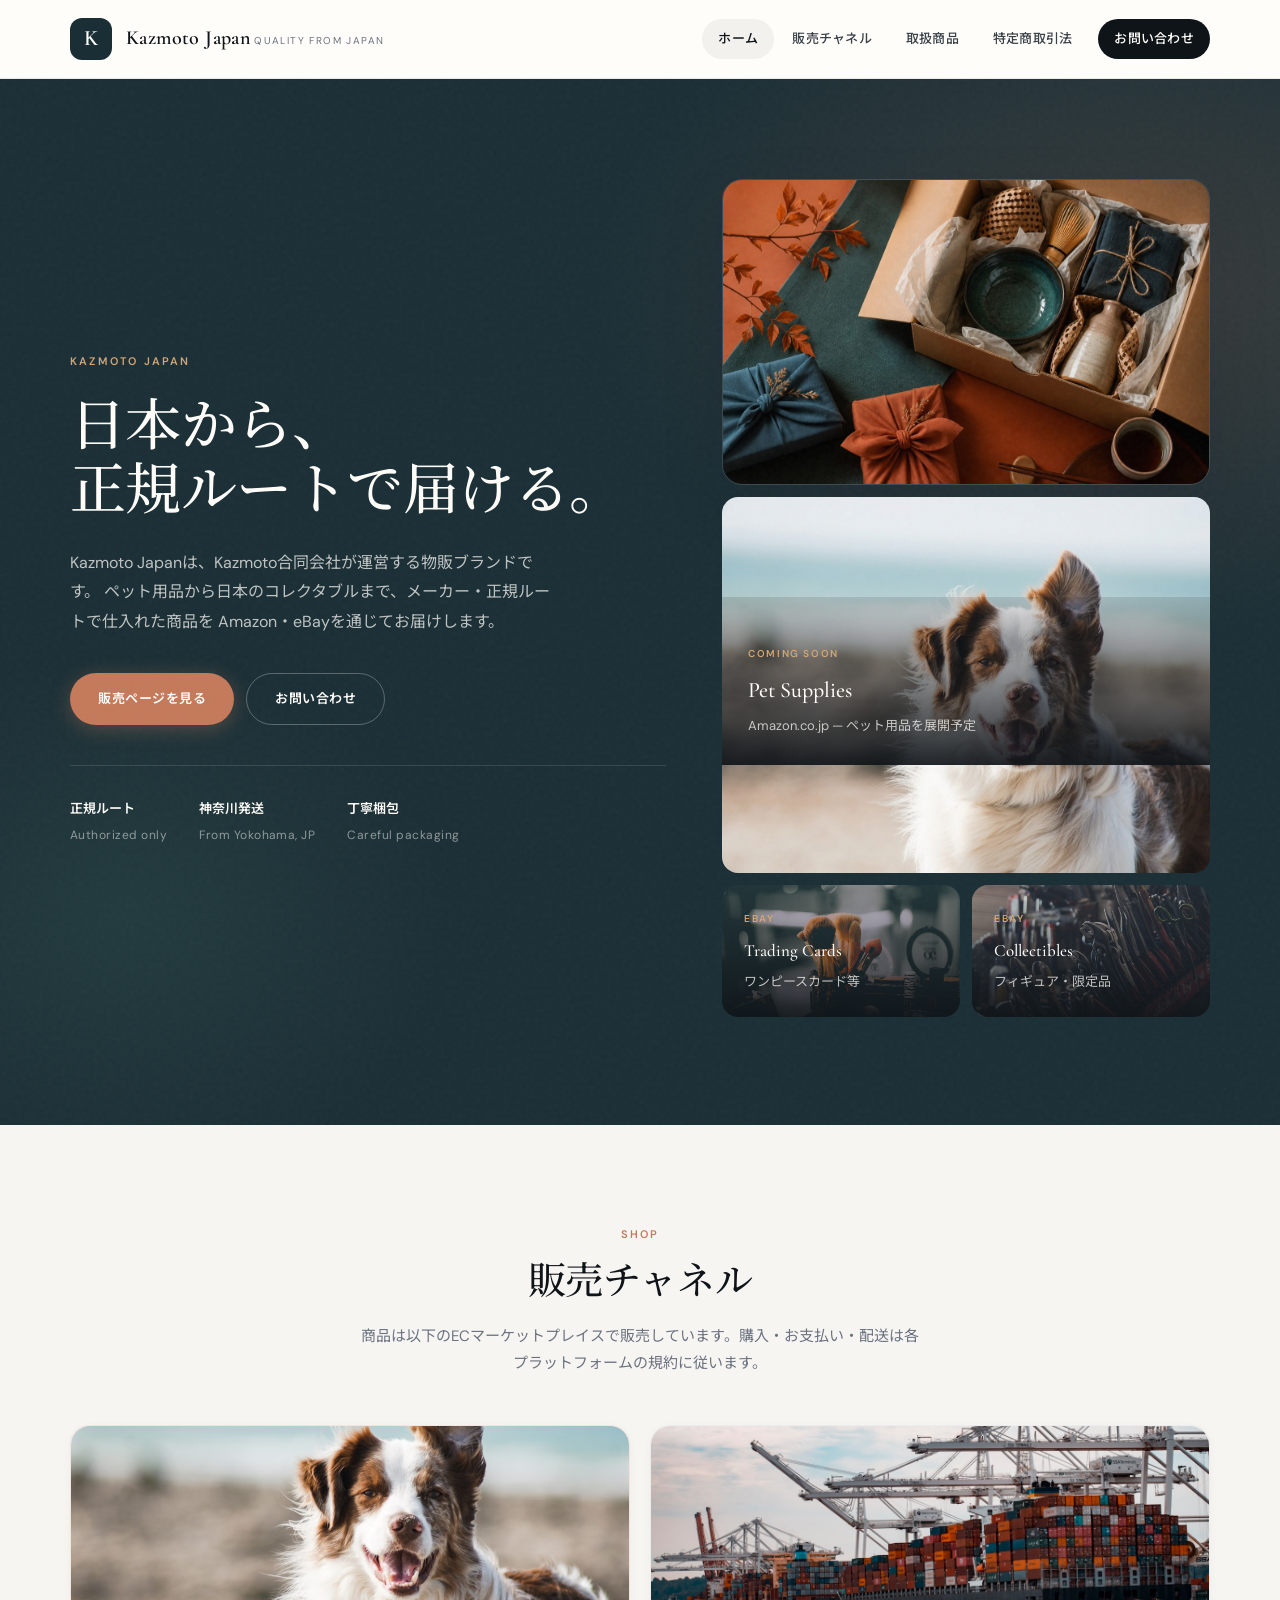
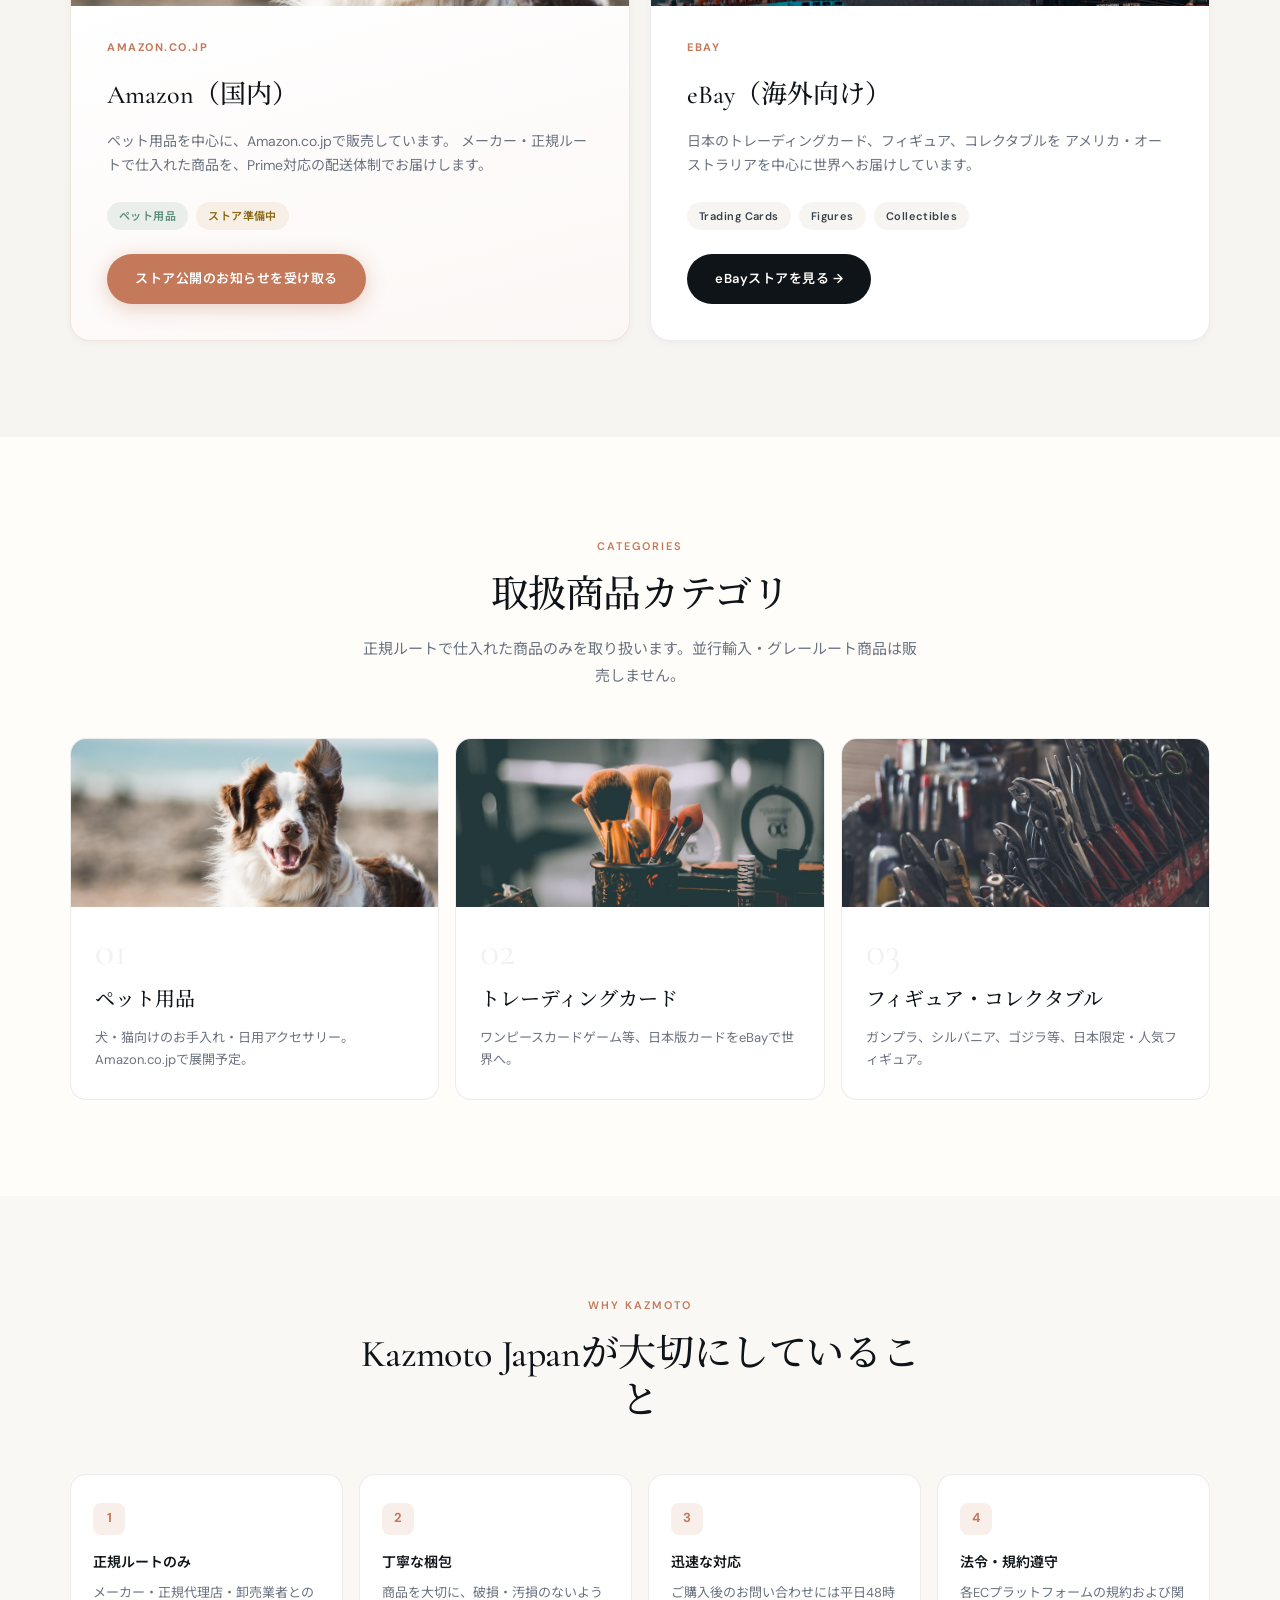
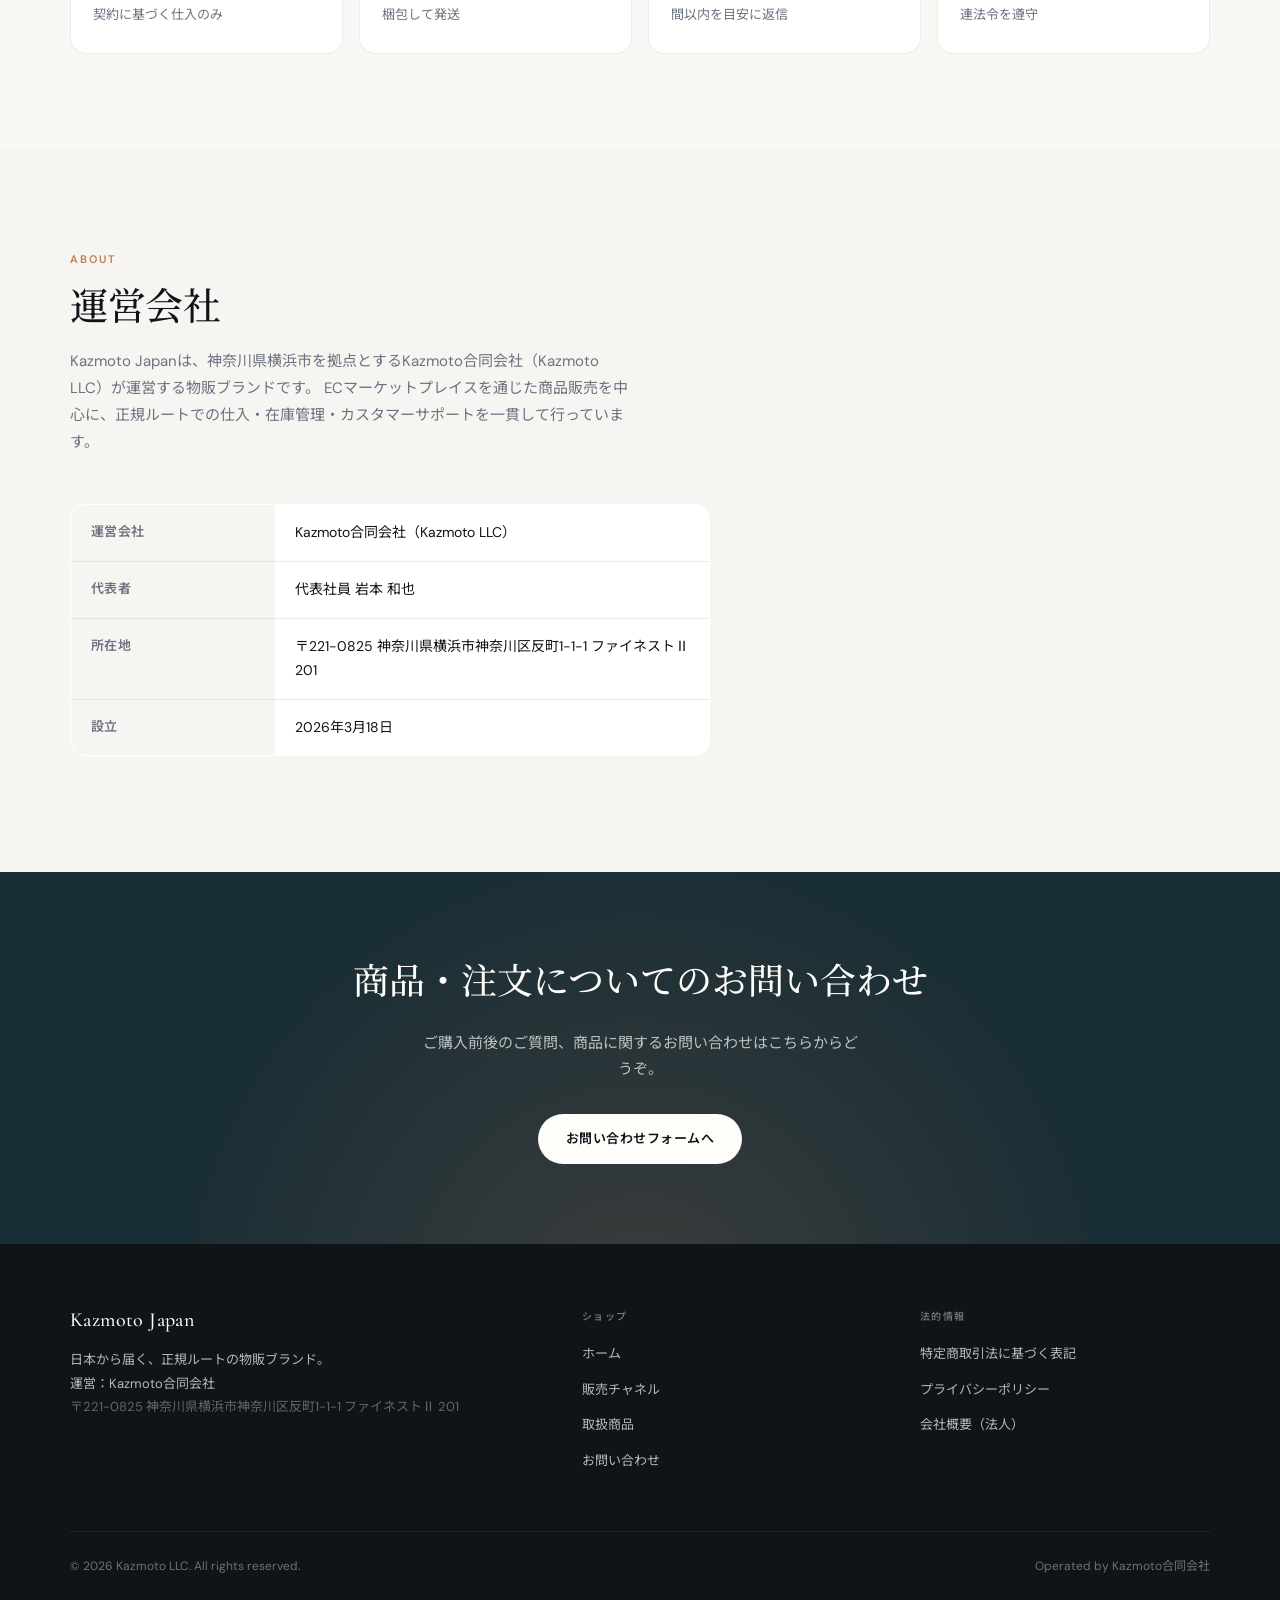
==== commit 10b4cd4d: "Fix contact forms and add hero imagery to the shop homepage. FormSubmit now uses AJAX with clear Jap" ====
--- a/index.html
+++ b/index.html
@@ -51,22 +51,36 @@
           <div class="hero-stat"><strong>丁寧梱包</strong><span>Careful packaging</span></div>
         </div>
       </div>
-      <div class="hero-bento">
-        <article class="bento-card hero">
-          <div class="bento-label">Coming Soon</div>
-          <h3>Pet Supplies</h3>
-          <p>Amazon.co.jp — ペット用品を展開予定</p>
-        </article>
-        <article class="bento-card">
-          <div class="bento-label">eBay</div>
-          <h3>Trading Cards</h3>
-          <p>ワンピースカード等</p>
-        </article>
-        <article class="bento-card">
-          <div class="bento-label">eBay</div>
-          <h3>Collectibles</h3>
-          <p>フィギュア・限定品</p>
-        </article>
+      <div class="hero-visual">
+        <figure class="hero-figure">
+          <img src="images/hero-brand.jpg" alt="Kazmoto Japan — 丁寧に梱包された日本の商品" width="640" height="400" loading="eager" decoding="async">
+        </figure>
+        <div class="hero-bento">
+          <article class="bento-card hero bento-card--image">
+            <img src="images/bento-pet.jpg" alt="" class="bento-image" loading="lazy" decoding="async">
+            <div class="bento-overlay">
+              <div class="bento-label">Coming Soon</div>
+              <h3>Pet Supplies</h3>
+              <p>Amazon.co.jp — ペット用品を展開予定</p>
+            </div>
+          </article>
+          <article class="bento-card bento-card--image">
+            <img src="images/bento-cards.jpg" alt="" class="bento-image" loading="lazy" decoding="async">
+            <div class="bento-overlay">
+              <div class="bento-label">eBay</div>
+              <h3>Trading Cards</h3>
+              <p>ワンピースカード等</p>
+            </div>
+          </article>
+          <article class="bento-card bento-card--image">
+            <img src="images/bento-collectibles.jpg" alt="" class="bento-image" loading="lazy" decoding="async">
+            <div class="bento-overlay">
+              <div class="bento-label">eBay</div>
+              <h3>Collectibles</h3>
+              <p>フィギュア・限定品</p>
+            </div>
+          </article>
+        </div>
       </div>
     </div>
   </section>
@@ -79,7 +93,11 @@
         <p>商品は以下のECマーケットプレイスで販売しています。購入・お支払い・配送は各プラットフォームの規約に従います。</p>
       </div>
       <div class="channel-grid">
-        <article class="channel-card featured">
+        <article class="channel-card featured channel-card--image">
+          <div class="channel-image">
+            <img src="images/bento-pet.jpg" alt="" loading="lazy" decoding="async">
+          </div>
+          <div class="channel-body">
           <div class="channel-logo">AMAZON.CO.JP</div>
           <h3>Amazon（国内）</h3>
           <p>
@@ -91,8 +109,13 @@
             <span class="tag tag-soon">ストア準備中</span>
           </div>
           <a href="contact.html" class="btn btn-primary">ストア公開のお知らせを受け取る</a>
-        </article>
-        <article class="channel-card">
+          </div>
+        </article>
+        <article class="channel-card channel-card--image">
+          <div class="channel-image">
+            <img src="images/hero-shipping.jpg" alt="" loading="lazy" decoding="async">
+          </div>
+          <div class="channel-body">
           <div class="channel-logo">EBAY</div>
           <h3>eBay（海外向け）</h3>
           <p>
@@ -105,6 +128,7 @@
             <span class="tag">Collectibles</span>
           </div>
           <a href="https://www.ebay.com/str/kazmotojapan" class="btn btn-dark" target="_blank" rel="noopener noreferrer">eBayストアを見る →</a>
+          </div>
         </article>
       </div>
     </div>
@@ -119,19 +143,34 @@
       </div>
       <div class="category-grid">
         <article class="category-card">
-          <div class="category-num">01</div>
-          <h3>ペット用品</h3>
-          <p>犬・猫向けのお手入れ・日用アクセサリー。Amazon.co.jpで展開予定。</p>
+          <div class="category-image">
+            <img src="images/bento-pet.jpg" alt="ペット用品" loading="lazy" decoding="async">
+          </div>
+          <div class="category-body">
+            <div class="category-num">01</div>
+            <h3>ペット用品</h3>
+            <p>犬・猫向けのお手入れ・日用アクセサリー。Amazon.co.jpで展開予定。</p>
+          </div>
         </article>
         <article class="category-card">
-          <div class="category-num">02</div>
-          <h3>トレーディングカード</h3>
-          <p>ワンピースカードゲーム等、日本版カードをeBayで世界へ。</p>
+          <div class="category-image">
+            <img src="images/bento-cards.jpg" alt="トレーディングカード" loading="lazy" decoding="async">
+          </div>
+          <div class="category-body">
+            <div class="category-num">02</div>
+            <h3>トレーディングカード</h3>
+            <p>ワンピースカードゲーム等、日本版カードをeBayで世界へ。</p>
+          </div>
         </article>
         <article class="category-card">
-          <div class="category-num">03</div>
-          <h3>フィギュア・コレクタブル</h3>
-          <p>ガンプラ、シルバニア、ゴジラ等、日本限定・人気フィギュア。</p>
+          <div class="category-image">
+            <img src="images/bento-collectibles.jpg" alt="フィギュア・コレクタブル" loading="lazy" decoding="async">
+          </div>
+          <div class="category-body">
+            <div class="category-num">03</div>
+            <h3>フィギュア・コレクタブル</h3>
+            <p>ガンプラ、シルバニア、ゴジラ等、日本限定・人気フィギュア。</p>
+          </div>
         </article>
       </div>
     </div>
--- a/css/shop.css
+++ b/css/shop.css
@@ -247,6 +247,27 @@
   letter-spacing: 0.04em;
 }
 
+/* Hero visual */
+.hero-visual {
+  display: flex;
+  flex-direction: column;
+  gap: 12px;
+}
+
+.hero-figure {
+  margin: 0;
+  border-radius: calc(var(--radius) + 4px);
+  overflow: hidden;
+  border: 1px solid rgba(255, 253, 249, 0.12);
+  box-shadow: var(--shadow-lg);
+}
+
+.hero-figure img {
+  width: 100%;
+  aspect-ratio: 16 / 10;
+  object-fit: cover;
+}
+
 /* Bento visual */
 .hero-bento {
   display: grid;
@@ -255,23 +276,49 @@
 }
 
 .bento-card {
-  background: rgba(255, 253, 249, 0.06);
-  border: 1px solid rgba(255, 253, 249, 0.1);
+  position: relative;
   border-radius: var(--radius);
-  padding: 28px 24px;
-  backdrop-filter: blur(8px);
-  transition: transform 0.3s ease, border-color 0.3s ease;
+  overflow: hidden;
+  min-height: 132px;
+  transition: transform 0.3s ease, box-shadow 0.3s ease;
 }
 
 .bento-card:hover {
   transform: translateY(-3px);
-  border-color: rgba(255, 253, 249, 0.2);
+  box-shadow: 0 16px 40px rgba(0, 0, 0, 0.28);
 }
 
 .bento-card.hero {
   grid-column: 1 / -1;
-  background: linear-gradient(135deg, rgba(196, 121, 90, 0.25) 0%, rgba(255, 253, 249, 0.08) 100%);
-  padding: 36px 32px;
+  min-height: 168px;
+}
+
+.bento-image {
+  position: absolute;
+  inset: 0;
+  width: 100%;
+  height: 100%;
+  object-fit: cover;
+}
+
+.bento-overlay {
+  position: relative;
+  z-index: 1;
+  display: flex;
+  flex-direction: column;
+  justify-content: flex-end;
+  min-height: inherit;
+  padding: 24px 22px;
+  background: linear-gradient(
+    to top,
+    rgba(15, 20, 25, 0.92) 0%,
+    rgba(15, 20, 25, 0.45) 55%,
+    rgba(15, 20, 25, 0.12) 100%
+  );
+}
+
+.bento-card.hero .bento-overlay {
+  padding: 28px 26px;
 }
 
 .bento-label {
@@ -294,7 +341,7 @@
 .bento-card p {
   margin: 0;
   font-size: 13px;
-  color: rgba(255, 253, 249, 0.55);
+  color: rgba(255, 253, 249, 0.72);
   line-height: 1.6;
 }
 
@@ -419,11 +466,38 @@
   background: var(--white);
   border: 1px solid var(--line);
   border-radius: calc(var(--radius) + 4px);
-  padding: 36px;
   box-shadow: var(--shadow-sm);
   display: flex;
   flex-direction: column;
+  overflow: hidden;
   transition: box-shadow 0.3s, transform 0.3s;
+}
+
+.channel-card--image {
+  padding: 0;
+}
+
+.channel-image {
+  height: 180px;
+  overflow: hidden;
+}
+
+.channel-image img {
+  width: 100%;
+  height: 100%;
+  object-fit: cover;
+  transition: transform 0.5s ease;
+}
+
+.channel-card:hover .channel-image img {
+  transform: scale(1.04);
+}
+
+.channel-body {
+  padding: 32px 36px 36px;
+  display: flex;
+  flex-direction: column;
+  flex: 1;
 }
 
 .channel-card:hover {
@@ -433,6 +507,9 @@
 
 .channel-card.featured {
   border-color: rgba(196, 121, 90, 0.2);
+}
+
+.channel-card.featured .channel-body {
   background: linear-gradient(165deg, var(--white) 0%, rgba(196, 121, 90, 0.06) 100%);
 }
 
@@ -451,7 +528,7 @@
   font-weight: 500;
 }
 
-.channel-card > p {
+.channel-body > p {
   margin: 0 0 24px;
   color: var(--muted);
   font-size: 14px;
@@ -500,9 +577,28 @@
   background: var(--white);
   border: 1px solid var(--line);
   border-radius: var(--radius);
-  padding: 32px 28px;
   overflow: hidden;
   transition: border-color 0.3s, box-shadow 0.3s, transform 0.3s;
+}
+
+.category-image {
+  height: 168px;
+  overflow: hidden;
+}
+
+.category-image img {
+  width: 100%;
+  height: 100%;
+  object-fit: cover;
+  transition: transform 0.5s ease;
+}
+
+.category-card:hover .category-image img {
+  transform: scale(1.05);
+}
+
+.category-body {
+  padding: 24px 24px 28px;
 }
 
 .category-card::before {
@@ -515,6 +611,7 @@
   background: linear-gradient(90deg, var(--accent), var(--gold));
   opacity: 0;
   transition: opacity 0.3s;
+  z-index: 1;
 }
 
 .category-card:hover {
@@ -527,11 +624,11 @@
 
 .category-num {
   font-family: var(--font-display);
-  font-size: 48px;
+  font-size: 40px;
   font-weight: 400;
   color: rgba(15, 20, 25, 0.06);
   line-height: 1;
-  margin-bottom: 16px;
+  margin-bottom: 12px;
 }
 
 .category-card h3 {
@@ -734,6 +831,17 @@
   font-size: 12px;
   color: var(--muted);
   margin-top: 8px;
+}
+
+.form-error {
+  margin: 0 0 16px;
+  padding: 14px 16px;
+  border-radius: 10px;
+  background: #fef2f2;
+  border: 1px solid #fecaca;
+  color: #991b1b;
+  font-size: 14px;
+  line-height: 1.65;
 }
 
 .form-honey { display: none !important; }
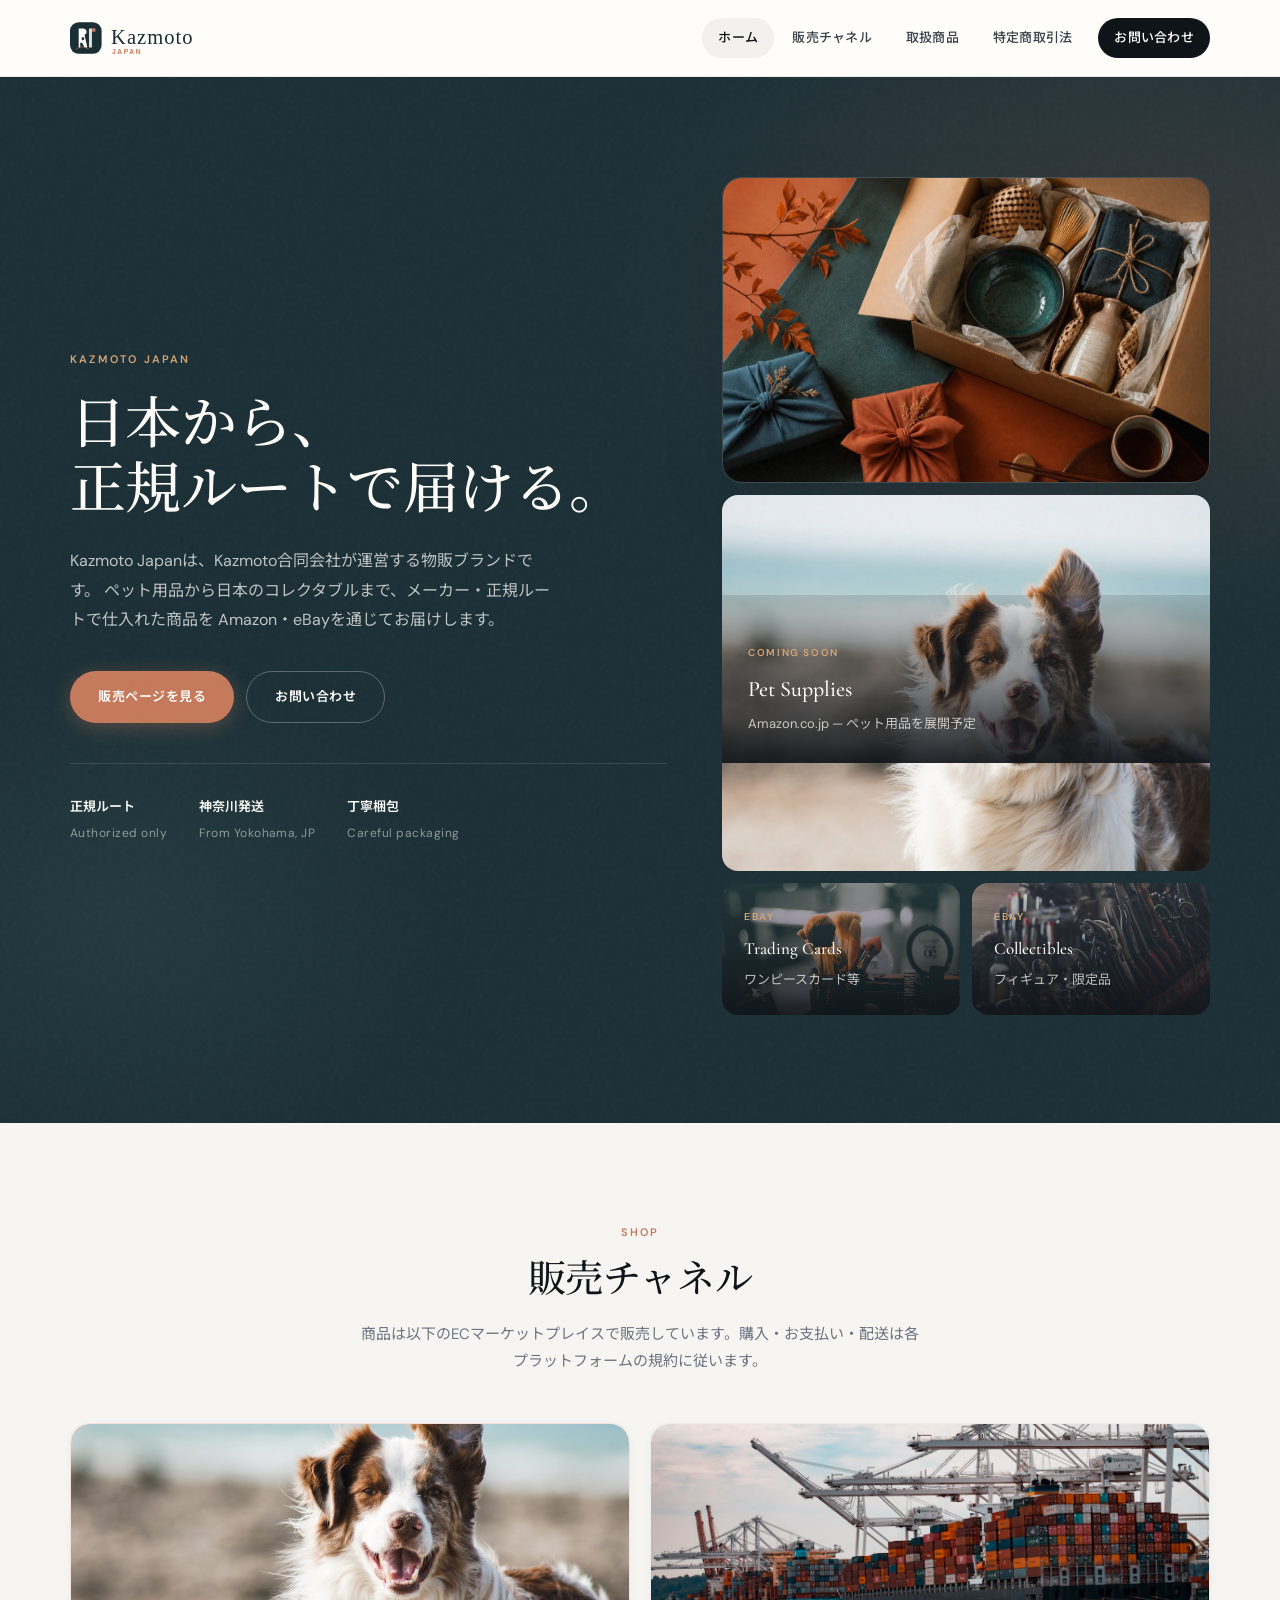
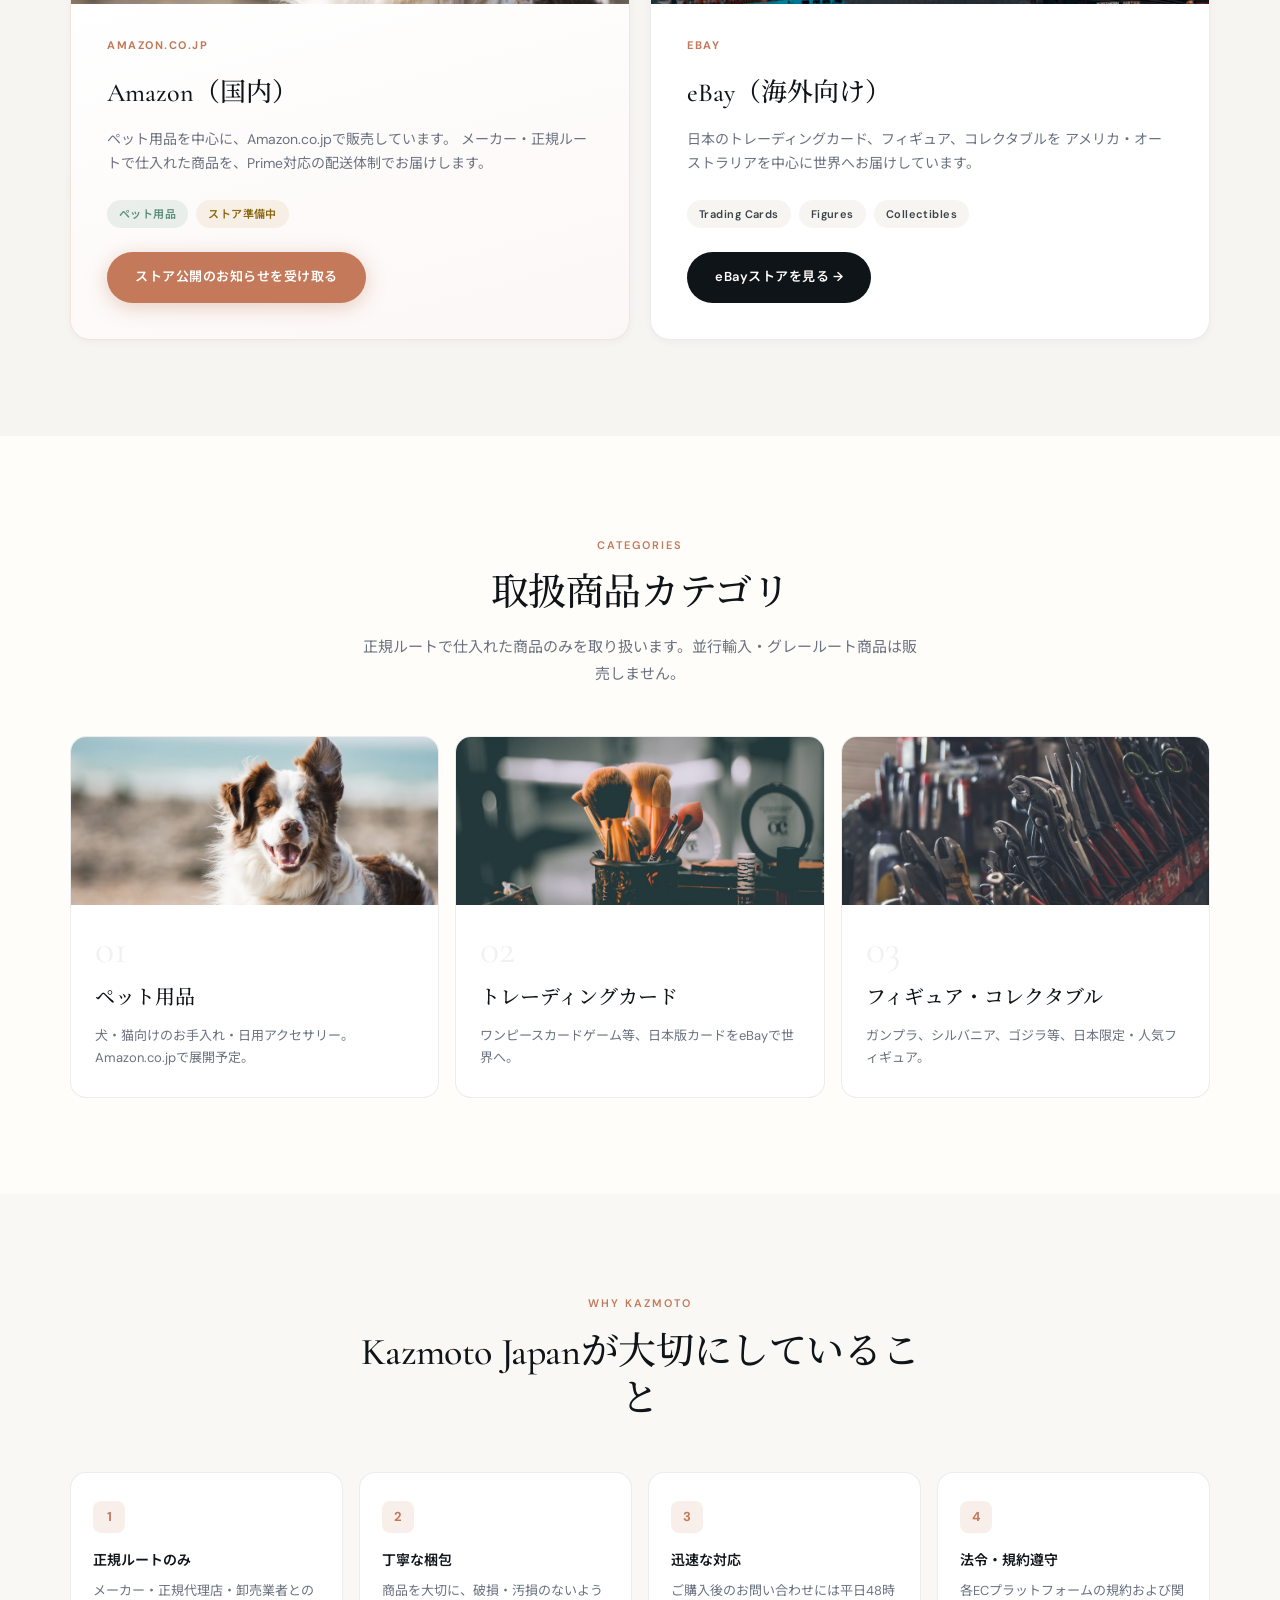
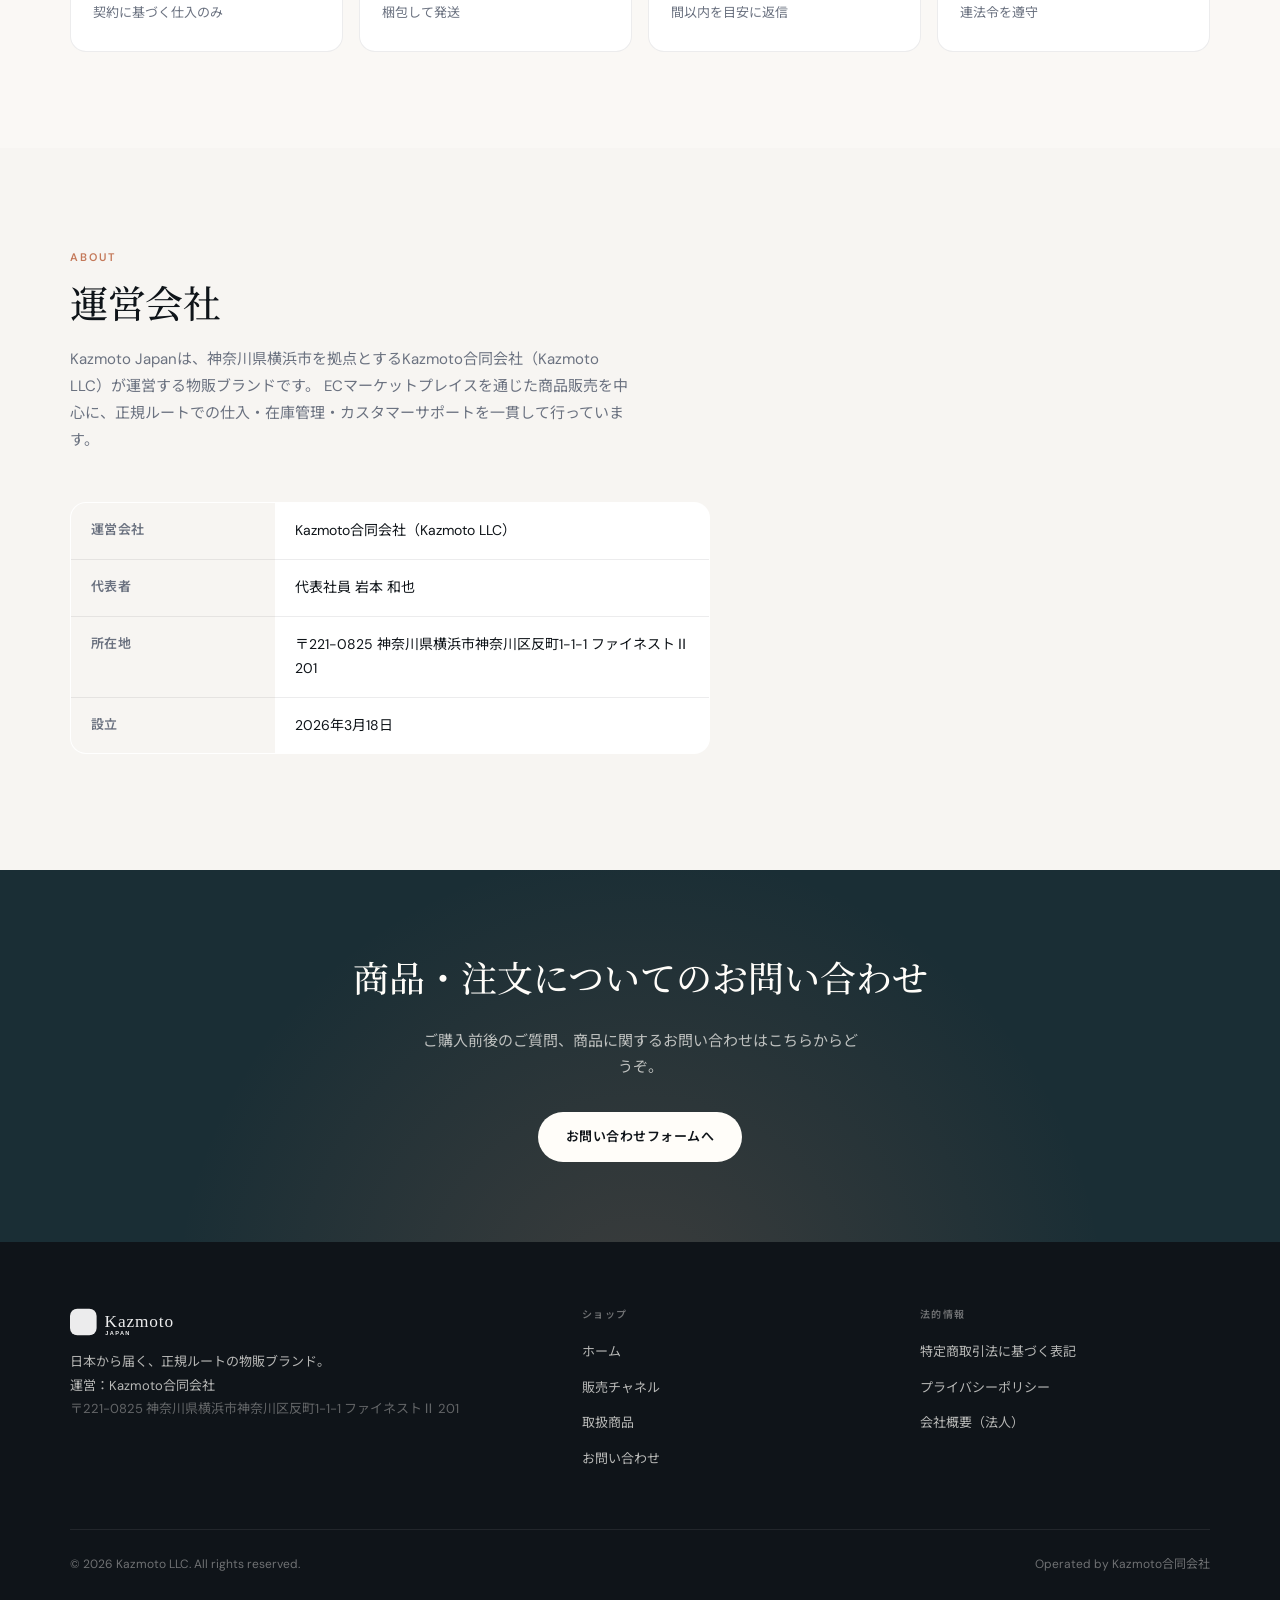
==== commit be183d05: "Add soft clean Kazmoto logo and apply it across the site. SVG wordmark, icon, favicon, and raster ex" ====
--- a/index.html
+++ b/index.html
@@ -8,17 +8,14 @@
   <link rel="preconnect" href="https://fonts.googleapis.com">
   <link rel="preconnect" href="https://fonts.gstatic.com" crossorigin>
   <link href="https://fonts.googleapis.com/css2?family=Cormorant+Garamond:wght@400;500;600&family=DM+Sans:ital,wght@0,400;0,500;0,600;0,700;1,400&family=Noto+Sans+JP:wght@400;500;600;700&family=Noto+Serif+JP:wght@400;500&display=swap" rel="stylesheet">
-  <link rel="stylesheet" href="css/shop.css">
+    <link rel="icon" href="images/favicon.svg" type="image/svg+xml">
+<link rel="stylesheet" href="css/shop.css">
 </head>
 <body>
   <header class="site-header">
     <div class="container header-inner">
       <a href="index.html" class="logo">
-        <span class="logo-icon">K</span>
-        <span class="logo-text">
-          <span class="logo-mark">Kazmoto Japan</span>
-          <span class="logo-sub">Quality from Japan</span>
-        </span>
+        <img src="images/logo-kazmoto-japan-light.svg" alt="Kazmoto Japan" class="logo-wordmark" width="200" height="38">
       </a>
       <button class="menu-toggle" type="button" aria-label="メニュー">メニュー</button>
       <nav class="site-nav">
@@ -250,7 +247,7 @@
     <div class="container">
       <div class="footer-grid">
         <div class="footer-brand">
-          <div class="logo-mark">Kazmoto Japan</div>
+          <img src="images/logo-kazmoto-japan-light.svg" alt="Kazmoto Japan" class="logo-wordmark logo-wordmark--footer" width="180" height="34">
           <p>
             日本から届く、正規ルートの物販ブランド。<br>
             運営：Kazmoto合同会社
--- a/css/shop.css
+++ b/css/shop.css
@@ -71,12 +71,35 @@
 .logo {
   display: flex;
   align-items: center;
-  gap: 14px;
+  gap: 0;
   color: var(--ink);
   text-decoration: none;
 }
 
 .logo:hover { text-decoration: none; }
+
+.logo-wordmark {
+  display: block;
+  height: 38px;
+  width: auto;
+}
+
+.logo-wordmark--corp {
+  height: 34px;
+}
+
+.logo-wordmark--footer {
+  height: 32px;
+  margin-bottom: 12px;
+  filter: brightness(0) invert(1);
+  opacity: 0.92;
+}
+
+.logo-img {
+  width: 44px;
+  height: 44px;
+  flex-shrink: 0;
+}
 
 .logo-icon {
   width: 42px;
